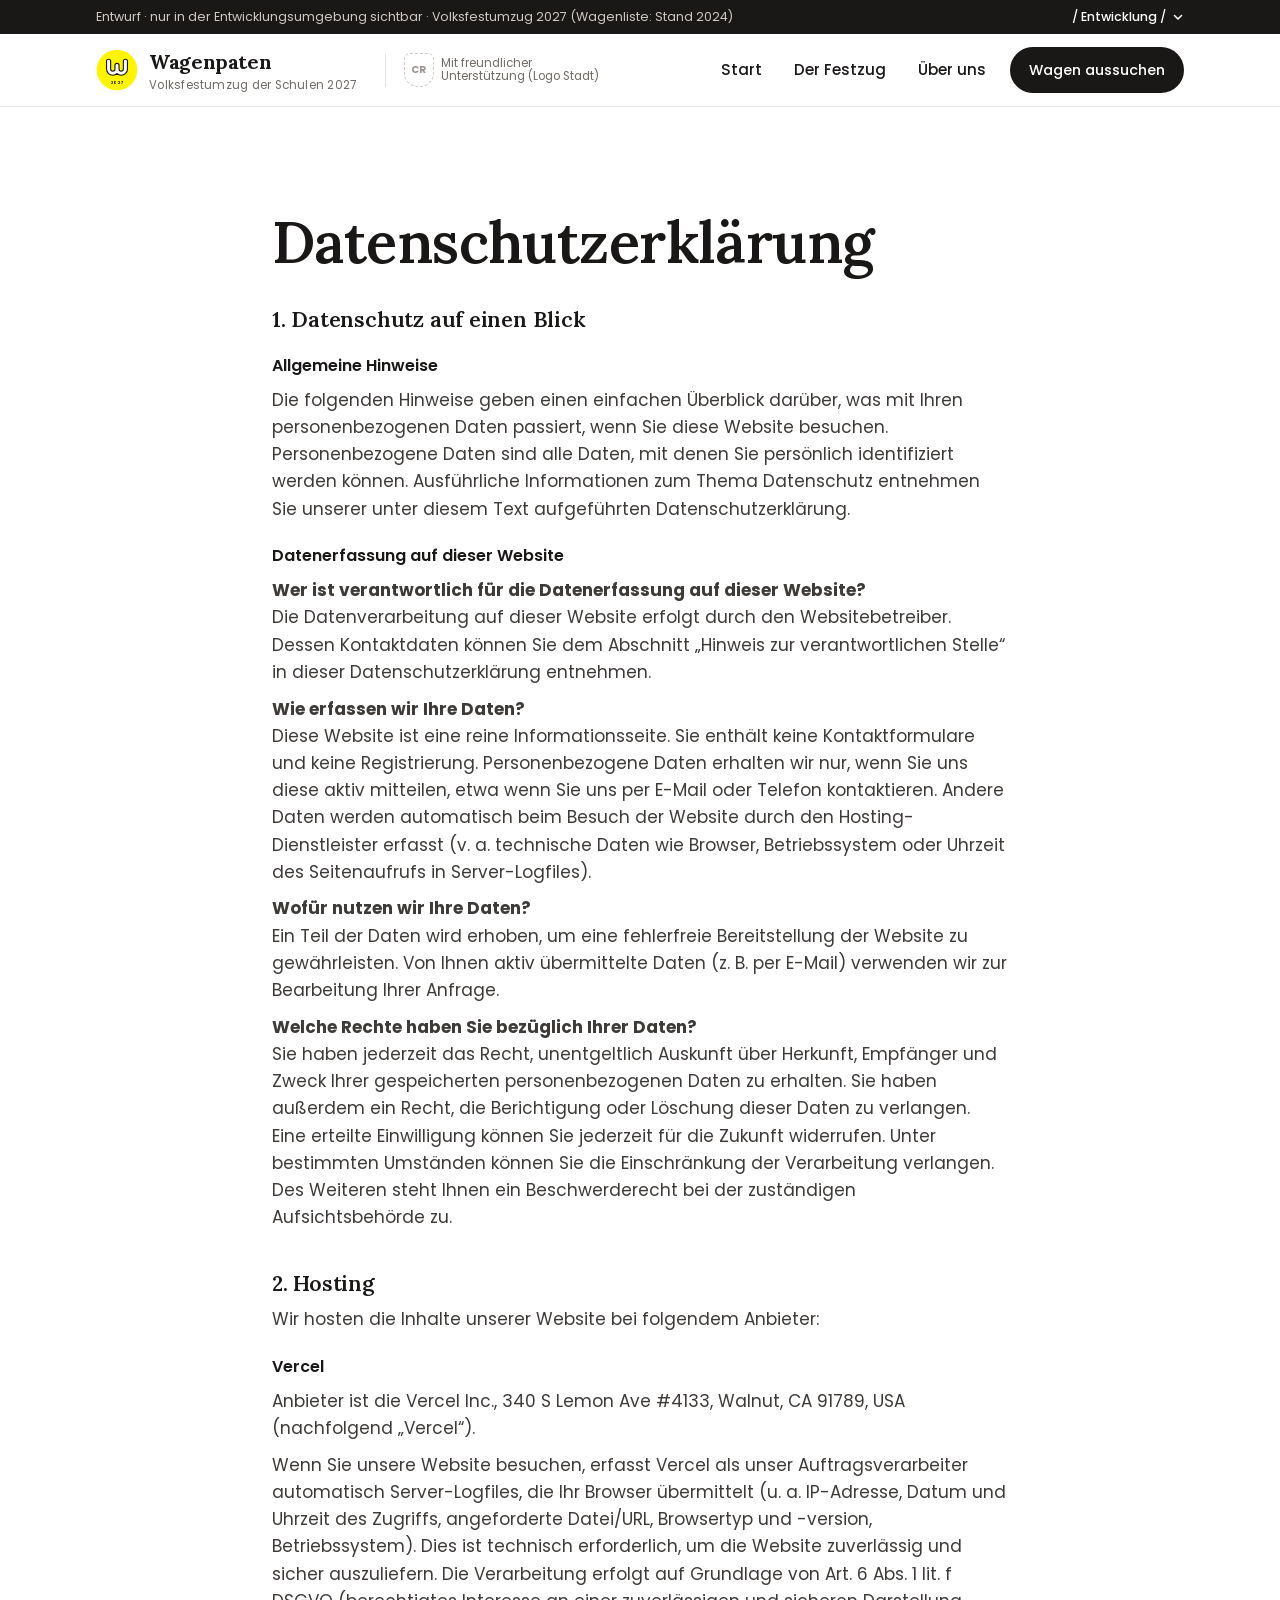
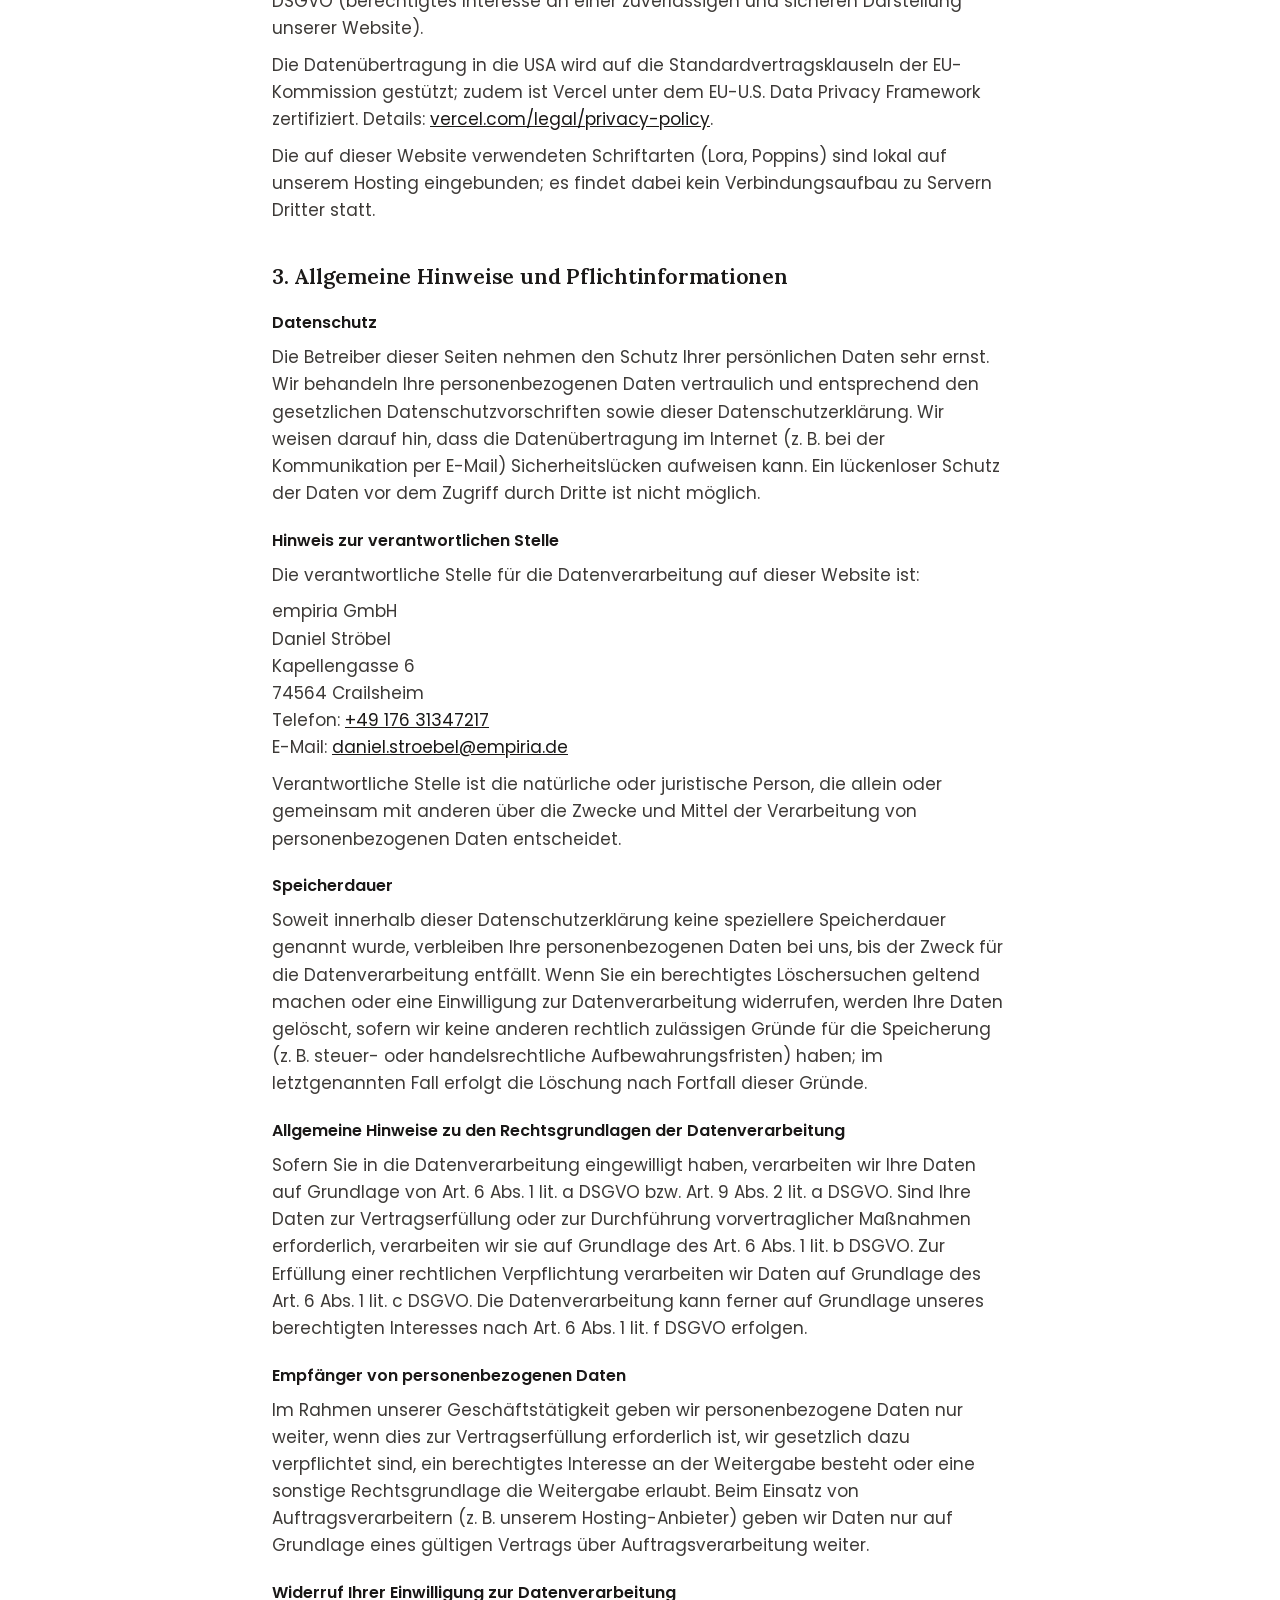
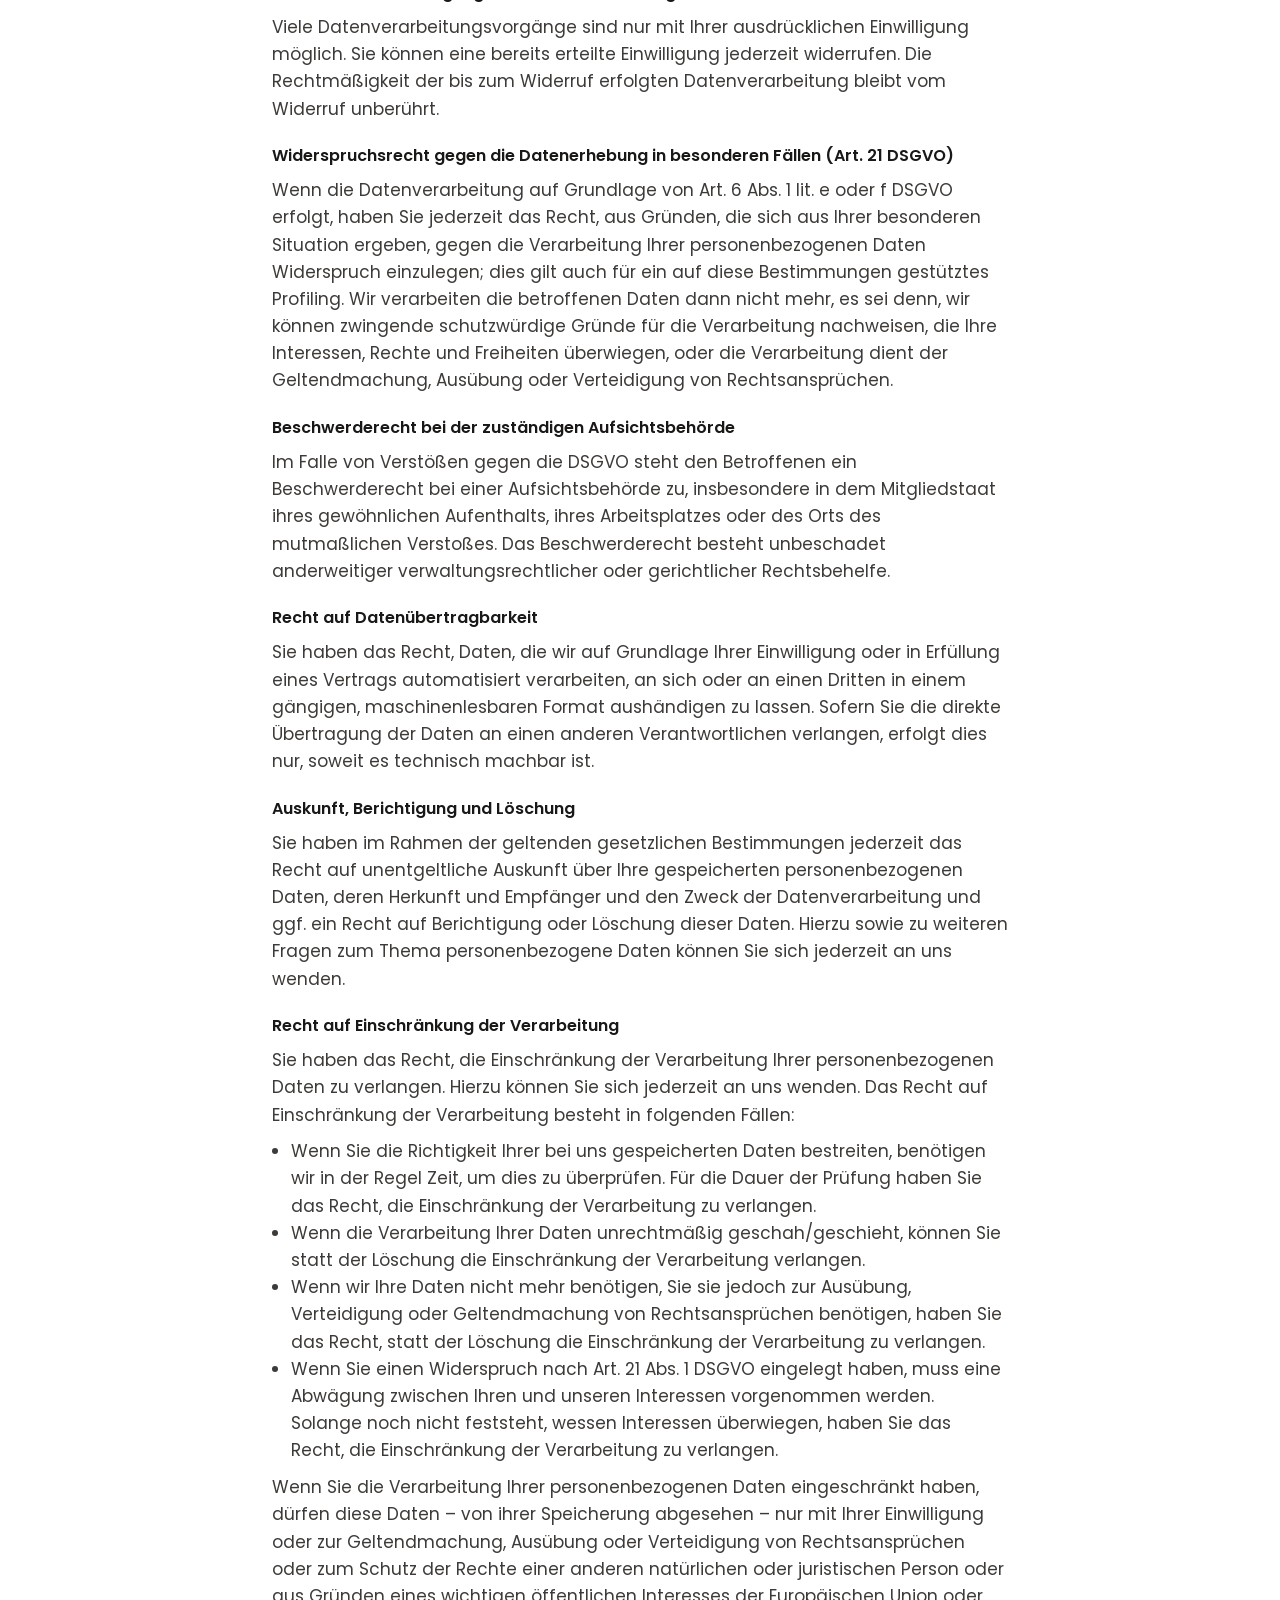
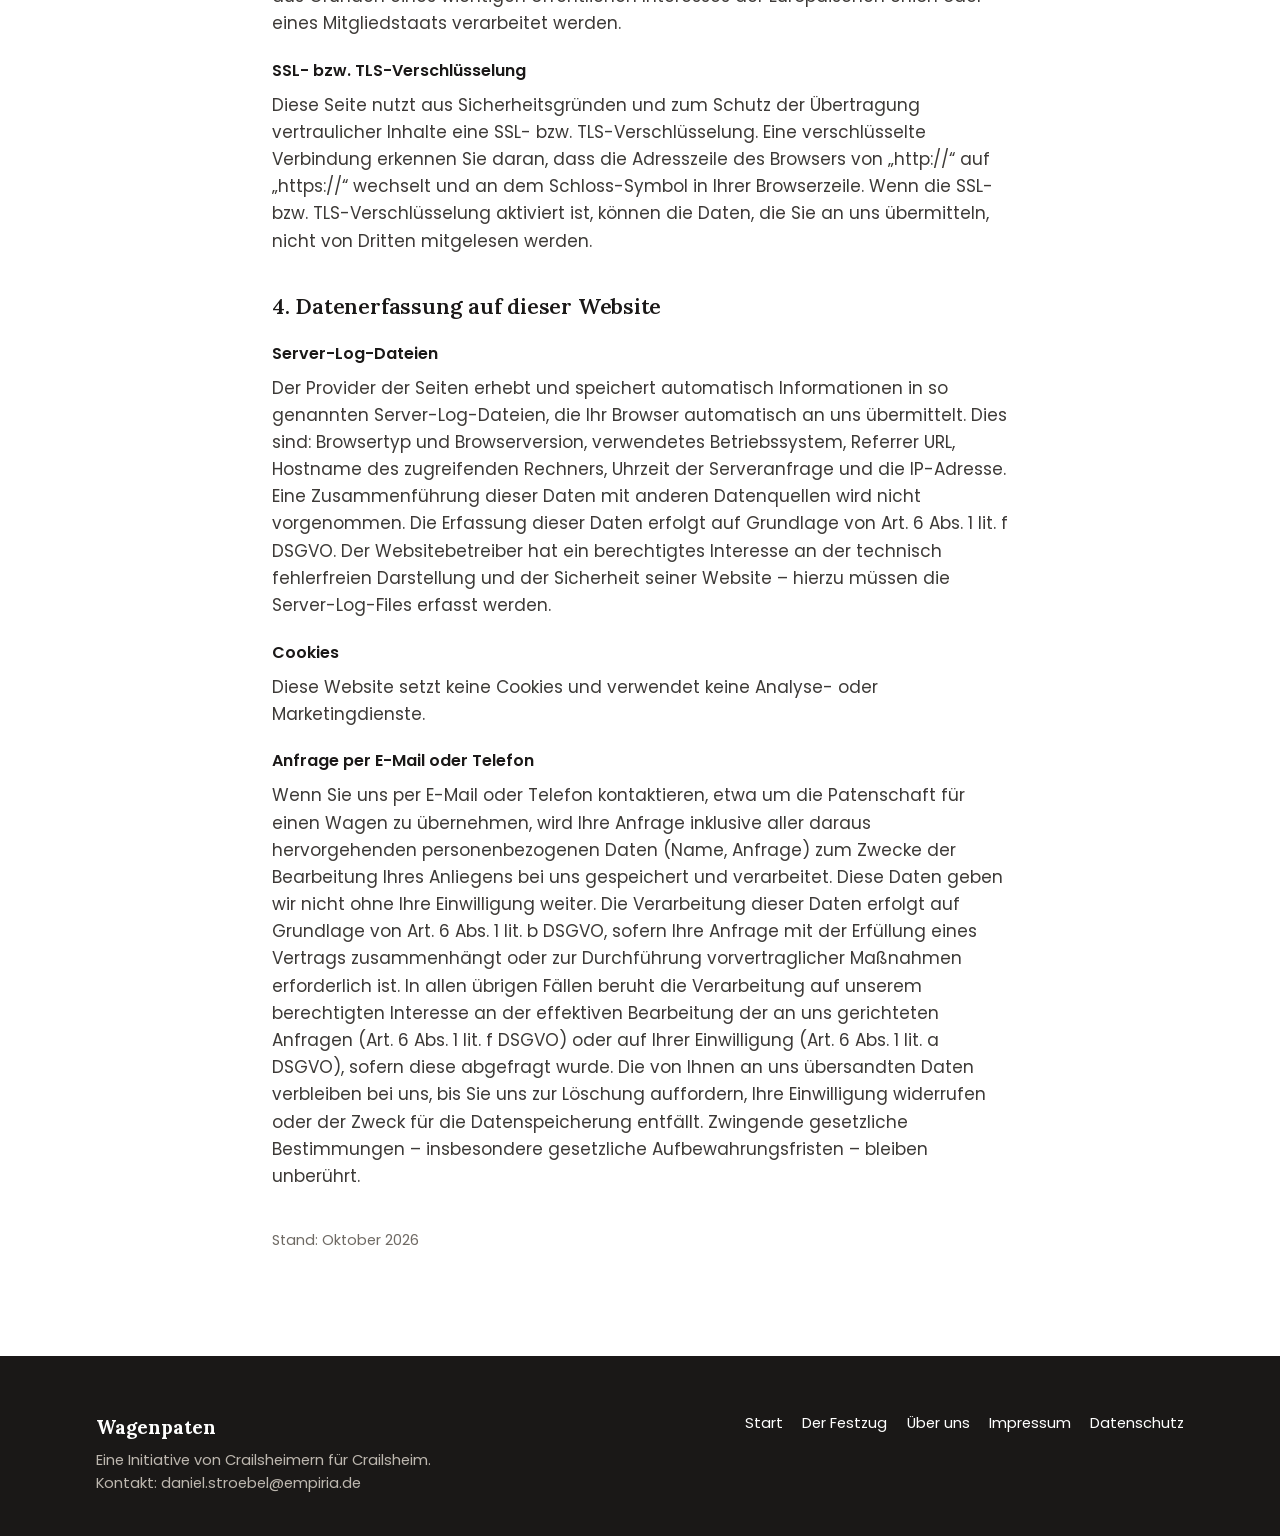
==== datenschutz.html @ 5e194063 "Wagenpaten aus dem empiria-Repo übernommen: Start, Festzug, Über uns, Vorstellung; Menü „/ Entwicklu" ====
<!doctype html>
<html lang="de">
<head>
<meta charset="utf-8">
<meta name="viewport" content="width=device-width, initial-scale=1">
<title>Datenschutz · Wagenpaten (Entwurf)</title>
<meta name="robots" content="noindex, nofollow">
<link rel="stylesheet" href="/assets/fonts/fonts.css">
<link rel="stylesheet" href="/assets/vofe.css">
<!-- ENTWICKLUNG:START -->
<link rel="stylesheet" href="/entwicklung/menu.css">
<!-- ENTWICKLUNG:END -->
</head>
<body>
<svg width="0" height="0" style="position:absolute" aria-hidden="true"><defs>
<symbol id="v-horaff" viewBox="0 0 120 120"><circle cx="60" cy="60" r="58" fill="#fff400"/>
 <g transform="translate(28 27)" fill="none" stroke-linecap="round" stroke-linejoin="round"><path d="M8 8v22a12 12 0 0 0 24 0V20M32 20v10a12 12 0 0 0 24 0V8" stroke="#1a1817" stroke-width="15"/><path d="M8 8v22a12 12 0 0 0 24 0V20M32 20v10a12 12 0 0 0 24 0V8" stroke="#fff" stroke-width="8.5"/></g>
 <text x="60" y="99" text-anchor="middle" font-family="Poppins, sans-serif" font-size="11" font-weight="700" letter-spacing="1.5" fill="#1a1817">2027</text></symbol>
<symbol id="v-herz" viewBox="-6 -10 252 252">
 <path d="M98 70C94 30 108 4 120 4s26 26 22 66" fill="none" stroke="#8a5428" stroke-width="12" stroke-linecap="round"/>
 <path d="M98 70C94 30 108 4 120 4s26 26 22 66" fill="none" stroke="#fff400" stroke-width="7" stroke-linecap="round"/>
 <path d="M120 214C60 170 14 128 14 80 14 46 40 22 72 22c22 0 38 12 48 28 10-16 26-28 48-28 32 0 58 24 58 58 0 48-46 90-106 134z" fill="rgba(110,64,28,.22)" transform="translate(0 6)"/>
 <path d="M120 214C60 170 14 128 14 80 14 46 40 22 72 22c22 0 38 12 48 28 10-16 26-28 48-28 32 0 58 24 58 58 0 48-46 90-106 134z" fill="#cf8c4e" stroke="#a9682f" stroke-width="3"/>
 <path d="M120 214C60 170 14 128 14 80 14 46 40 22 72 22c22 0 38 12 48 28 10-16 26-28 48-28 32 0 58 24 58 58 0 48-46 90-106 134z" fill="#dba06a" transform="translate(120 112) scale(0.9) translate(-120 -112)"/>
 <path d="M120 214C60 170 14 128 14 80 14 46 40 22 72 22c22 0 38 12 48 28 10-16 26-28 48-28 32 0 58 24 58 58 0 48-46 90-106 134z" fill="none" stroke="#fff" stroke-width="7.5" stroke-linecap="round" stroke-dasharray="0 1.5625" pathLength="100" transform="translate(120 112) scale(0.86) translate(-120 -112)"/>
 <path d="M120 214C60 170 14 128 14 80 14 46 40 22 72 22c22 0 38 12 48 28 10-16 26-28 48-28 32 0 58 24 58 58 0 48-46 90-106 134z" fill="none" stroke="#C51F5D" stroke-width="3.6" stroke-linecap="round" stroke-dasharray="0 2" pathLength="100" transform="translate(120 112) scale(0.76) translate(-120 -112)"/>
 <path transform="translate(52 82) rotate(-30)" d="M0 0c3-4 8-4 11 0-3 4-8 4-11 0z" fill="#fff"/><path transform="translate(48 70) rotate(40)" d="M0 0c3-4 8-4 11 0-3 4-8 4-11 0z" fill="#fff"/><g transform="translate(62 72)"><g fill="#C51F5D"><circle cx="0.0" cy="-6.3" r="3.6"/><circle cx="6.0" cy="-1.9" r="3.6"/><circle cx="3.7" cy="5.1" r="3.6"/><circle cx="-3.7" cy="5.1" r="3.6"/><circle cx="-6.0" cy="-1.9" r="3.6"/></g><circle r="2.7" fill="#fff400"/></g>
 <path transform="translate(188 82) rotate(210)" d="M0 0c3-4 8-4 11 0-3 4-8 4-11 0z" fill="#fff"/><path transform="translate(192 70) rotate(140)" d="M0 0c3-4 8-4 11 0-3 4-8 4-11 0z" fill="#fff"/><g transform="translate(178 72)"><g fill="#C51F5D"><circle cx="0.0" cy="-6.3" r="3.6"/><circle cx="6.0" cy="-1.9" r="3.6"/><circle cx="3.7" cy="5.1" r="3.6"/><circle cx="-3.7" cy="5.1" r="3.6"/><circle cx="-6.0" cy="-1.9" r="3.6"/></g><circle r="2.7" fill="#fff400"/></g>
 <g transform="translate(81.6 64) scale(1.2)" fill="none" stroke-linecap="round" stroke-linejoin="round"><path d="M8 8v22a12 12 0 0 0 24 0V20M32 20v10a12 12 0 0 0 24 0V8" stroke="#8a5428" stroke-width="13"/><path d="M8 8v22a12 12 0 0 0 24 0V20M32 20v10a12 12 0 0 0 24 0V8" stroke="#fff" stroke-width="8"/></g>
 <text x="120" y="153" text-anchor="middle" font-family="Lora, Georgia, serif" font-size="25" font-weight="700" letter-spacing="1" fill="#fff" stroke="#8a5428" stroke-width="4" paint-order="stroke" stroke-linejoin="round">2027</text>
 <path transform="translate(74 144) scale(.06) translate(-120 -118)" d="M120 214C60 170 14 128 14 80 14 46 40 22 72 22c22 0 38 12 48 28 10-16 26-28 48-28 32 0 58 24 58 58 0 48-46 90-106 134z" fill="#C51F5D"/><path transform="translate(166 144) scale(.06) translate(-120 -118)" d="M120 214C60 170 14 128 14 80 14 46 40 22 72 22c22 0 38 12 48 28 10-16 26-28 48-28 32 0 58 24 58 58 0 48-46 90-106 134z" fill="#C51F5D"/>
</symbol>
<symbol id="v-horaff-pur" viewBox="-2 -2 68 56"><g transform="" fill="none" stroke-linecap="round" stroke-linejoin="round"><path d="M8 8v22a12 12 0 0 0 24 0V20M32 20v10a12 12 0 0 0 24 0V8" stroke="#1a1817" stroke-width="15"/><path d="M8 8v22a12 12 0 0 0 24 0V20M32 20v10a12 12 0 0 0 24 0V8" stroke="#fff" stroke-width="8.5"/></g></symbol>
<symbol id="i-brezel" viewBox="0 0 24 24"><circle cx="15.5" cy="9" r="5.5" class="tupfer"/><path d="M12 20.2c-2 1-4.4 1-6.3-.2-2.8-1.8-3.6-5.6-1.8-8.7 1.7-3 5.6-4.6 7.6-2.4 1.6 1.8.9 4.6-.5 6.4"/><path d="M12 20.2c2 1 4.4 1 6.3-.2 2.8-1.8 3.6-5.6 1.8-8.7-1.7-3-5.6-4.6-7.6-2.4-1.6 1.8-.9 4.6.5 6.4"/><path d="m7 18.6 6.5-6.8M17 18.6l-6.5-6.8"/><path d="M8 6.2h.01M11 4.8h.01M14 5.3h.01" stroke-width="2.4"/></symbol>
<symbol id="i-riesenrad" viewBox="0 0 24 24"><circle cx="12" cy="10" r="7.5" class="tupfer"/><circle cx="12" cy="10" r="7"/><circle cx="12" cy="10" r="1.3"/><path d="M12 3v5.7M12 11.3V17M5 10h5.7M13.3 10H19M7 5l4 4M13 11l4 4M17 5l-4 4M11 11l-4 4"/><path d="m8 22 4-10.5L16 22M6.5 22h11"/><rect x="10.8" y="1.4" width="2.4" height="2" rx=".6"/><rect x="3.6" y="9" width="2" height="2.4" rx=".6"/><rect x="18.4" y="9" width="2" height="2.4" rx=".6"/></symbol>
<symbol id="i-ballon" viewBox="0 0 24 24"><path d="M12 15.5c3.4 0 6-3 6-6.6C18 5.3 15.3 2.5 12 2.5S6 5.3 6 8.9c0 3.6 2.6 6.6 6 6.6z" class="tupfer"/><path d="M12 15.5c3.4 0 6-3 6-6.6C18 5.3 15.3 2.5 12 2.5S6 5.3 6 8.9c0 3.6 2.6 6.6 6 6.6z"/><path d="m11 15.5-.7 1.5h3.4l-.7-1.5"/><path d="M12 17c-1.6 1.6 1.6 2.8 0 4.8"/><path d="M9 6.8c.5-1.2 1.4-1.9 2.4-2.1"/></symbol>
<symbol id="i-herz" viewBox="0 0 24 24"><path d="M12 20.5S3 15 3 8.8C3 6 5 4 7.5 4c1.9 0 3.5 1.1 4.5 2.7C13 5.1 14.6 4 16.5 4 19 4 21 6 21 8.8c0 6.2-9 11.7-9 11.7z" class="tupfer"/><path d="M12 20.5S3 15 3 8.8C3 6 5 4 7.5 4c1.9 0 3.5 1.1 4.5 2.7C13 5.1 14.6 4 16.5 4 19 4 21 6 21 8.8c0 6.2-9 11.7-9 11.7z"/><path d="M6.2 9.4c.9.9 1.8-.9 2.8 0s1.9-.9 2.9 0 1.9-.9 2.9 0 1.9-.9 2.8 0"/><path d="M9.5 12.6h5M10.5 15h3"/><path d="M8.5 4.3c1.5-3 5.5-3 7 0"/></symbol>
<symbol id="i-bonbon" viewBox="0 0 24 24"><ellipse cx="12" cy="12" rx="5" ry="3.8" class="tupfer"/><ellipse cx="12" cy="12" rx="5" ry="3.8"/><path d="M7.1 11 3 7.8v8.4l4.1-3.2M16.9 11 21 7.8v8.4l-4.1-3.2"/><path d="M10 9.2c.8 1.6.8 4 0 5.6M13.6 9.1c.8 1.7.8 4.1 0 5.8"/></symbol>
<symbol id="i-dirndl" viewBox="0 0 24 24"><path d="M9 3.5 8 8l-3.5 12.5h15L16 8l-1-4.5"/><path d="M8 8h8M9.3 3.5c.8 1.7 4.6 1.7 5.4 0"/><path d="M13.5 8.5 15 20.5" /><path d="M10 12.5h4"/></symbol>
<symbol id="i-lederhose" viewBox="0 0 24 24"><path d="M6.5 9h11l1 11.5h-5L12 14l-1.5 6.5h-5z"/><path d="M8 9 6.5 2.5M16 9l1.5-6.5M7.4 5.2h9.2"/><circle cx="9.3" cy="12" r=".6"/><circle cx="14.7" cy="12" r=".6"/></symbol>
<symbol id="i-wagen" viewBox="0 0 24 24"><path d="M3 15.5h15.5l1-6H5.5z" class="tupfer"/><path d="M3 15.5h15.5l1-6H5.5z"/><path d="M6 9.5 7.5 5.5h8l2 4M19.5 12.5H22"/><circle cx="7" cy="18" r="2.3"/><circle cx="16" cy="18" r="2.3"/><path d="M9.5 5.5 10.5 3l1.2 2.5L13 3l1.1 2.5"/></symbol>
<symbol id="i-engel" viewBox="0 0 24 24"><path d="M10.2 11.4C7.8 8 4 6.3 1.8 7c-.1 4.7 2.5 8.6 6.8 9.7zM13.8 11.4C16.2 8 20 6.3 22.2 7c.1 4.7-2.5 8.6-6.8 9.7z" class="tupfer"/><path d="M10.2 11.4C7.8 8 4 6.3 1.8 7c-.1 4.7 2.5 8.6 6.8 9.7M13.8 11.4C16.2 8 20 6.3 22.2 7c.1 4.7-2.5 8.6-6.8 9.7"/><path d="M4.8 10.3c.9 1.7 2.3 3 4 3.8M19.2 10.3c-.9 1.7-2.3 3-4 3.8"/><ellipse cx="12" cy="2.3" rx="3.2" ry="1"/><circle cx="12" cy="6.4" r="2.1"/><path d="M10.3 9.7h3.4l3.4 11.3H6.9z"/></symbol>
<symbol id="i-hand" viewBox="0 0 24 24"><circle cx="16" cy="8" r="5" class="tupfer"/><path d="M8 12V5.5a1.5 1.5 0 0 1 3 0V11M11 10.5V4a1.5 1.5 0 0 1 3 0v6.5M14 10.5V5.5a1.5 1.5 0 0 1 3 0V13c0 4.4-2.7 8-7 8-3.2 0-4.8-1.6-6.4-4.8L2.4 13.6a1.5 1.5 0 0 1 2.5-1.6L8 15"/></symbol>
<symbol id="i-sonne" viewBox="0 0 24 24"><circle cx="12" cy="12" r="5.5" class="tupfer"/><circle cx="12" cy="12" r="4"/><path d="M12 2.5v2M12 19.5v2M4.6 4.6l1.4 1.4M18 18l1.4 1.4M2.5 12h2M19.5 12h2M4.6 19.4 6 18M18 6l1.4-1.4"/><path d="M10.4 12.6c.9.9 2.3.9 3.2 0"/></symbol>
<symbol id="i-handy" viewBox="0 0 24 24"><rect x="6.5" y="2.5" width="11" height="19" rx="2.2" class="tupfer"/><rect x="6.5" y="2.5" width="11" height="19" rx="2.2"/><path d="M10.5 5h3M9.5 10.8l1.8 1.8 3.4-3.4"/><path d="M11 18.5h2"/></symbol>
<symbol id="i-gespraech" viewBox="0 0 24 24"><path d="M3 5.5A2.5 2.5 0 0 1 5.5 3h8A2.5 2.5 0 0 1 16 5.5v4a2.5 2.5 0 0 1-2.5 2.5H8.5L5 15v-3h.5A2.5 2.5 0 0 1 3 9.5z" class="tupfer"/><path d="M3 5.5A2.5 2.5 0 0 1 5.5 3h8A2.5 2.5 0 0 1 16 5.5v4a2.5 2.5 0 0 1-2.5 2.5H8.5L5 15v-3.1A2.5 2.5 0 0 1 3 9.5z"/><path d="M18.5 8.5A2.5 2.5 0 0 1 21 11v4a2.5 2.5 0 0 1-2.5 2.5H19v3l-3.5-3H11a2.5 2.5 0 0 1-2.5-2.5"/><path d="M7 7.5h5"/></symbol>
<symbol id="i-pfeil" viewBox="0 0 24 24"><path d="m6 9 6 6 6-6"/></symbol>
<symbol id="i-weiter" viewBox="0 0 24 24"><path d="M5 12h14M13 6l6 6-6 6"/></symbol>
<symbol id="i-regen" viewBox="0 0 24 24"><path d="M7 16.5h10.5a4 4 0 0 0 .6-8 6 6 0 0 0-11.6 1A3.5 3.5 0 0 0 7 16.5z" class="tupfer"/><path d="M7 16.5h10.5a4 4 0 0 0 .6-8 6 6 0 0 0-11.6 1A3.5 3.5 0 0 0 7 16.5z"/><path d="M9 19.5l-.8 2M13 19.5l-.8 2M17 19.5l-.8 2"/></symbol>
</defs></svg>
<!-- ENTWICKLUNG:START -->
<div class="dev"><div class="wrap"><span>Entwurf · nur in der Entwicklungsumgebung sichtbar · Volksfestumzug 2027 (Wagenliste: Stand 2024)</span></div></div>
<!-- ENTWICKLUNG:END -->
<header class="kopf"><div class="wrap">
<a class="marke" href="/"><svg class="marke__zeichen" aria-hidden="true"><use href="#v-horaff"/></svg><span><b>Wagenpaten</b><small>Volksfestumzug der Schulen 2027</small></span></a>
<div class="stadtlogo" title="Platzhalter – Nutzung des Stadtlogos vor Veröffentlichung mit der Stadt klären"><span>CR</span>Mit freundlicher<br>Unterstützung (Logo Stadt)</div>
<nav class="nav" aria-label="Seiten"><a href="/">Start</a><a href="/festzug.html">Der Festzug</a><a href="/ueber-uns.html">Über uns</a><a class="knopf" href="/festzug.html">Wagen aussuchen</a></nav></div></header>
<main>
<section class="sek recht"><div class="wrap">
<h1 class="h2">Datenschutz&shy;erklärung</h1>

<h2>1. Datenschutz auf einen Blick</h2>
<h3>Allgemeine Hinweise</h3>
<p>Die folgenden Hinweise geben einen einfachen Überblick darüber, was mit Ihren personenbezogenen Daten passiert, wenn Sie diese Website besuchen. Personenbezogene Daten sind alle Daten, mit denen Sie persönlich identifiziert werden können. Ausführliche Informationen zum Thema Datenschutz entnehmen Sie unserer unter diesem Text aufgeführten Datenschutzerklärung.</p>
<h3>Datenerfassung auf dieser Website</h3>
<p><strong>Wer ist verantwortlich für die Datenerfassung auf dieser Website?</strong><br>Die Datenverarbeitung auf dieser Website erfolgt durch den Websitebetreiber. Dessen Kontaktdaten können Sie dem Abschnitt „Hinweis zur verantwortlichen Stelle“ in dieser Datenschutzerklärung entnehmen.</p>
<p><strong>Wie erfassen wir Ihre Daten?</strong><br>Diese Website ist eine reine Informationsseite. Sie enthält keine Kontaktformulare und keine Registrierung. Personenbezogene Daten erhalten wir nur, wenn Sie uns diese aktiv mitteilen, etwa wenn Sie uns per E-Mail oder Telefon kontaktieren. Andere Daten werden automatisch beim Besuch der Website durch den Hosting-Dienstleister erfasst (v. a. technische Daten wie Browser, Betriebssystem oder Uhrzeit des Seitenaufrufs in Server-Logfiles).</p>
<p><strong>Wofür nutzen wir Ihre Daten?</strong><br>Ein Teil der Daten wird erhoben, um eine fehlerfreie Bereitstellung der Website zu gewährleisten. Von Ihnen aktiv übermittelte Daten (z. B. per E-Mail) verwenden wir zur Bearbeitung Ihrer Anfrage.</p>
<p><strong>Welche Rechte haben Sie bezüglich Ihrer Daten?</strong><br>Sie haben jederzeit das Recht, unentgeltlich Auskunft über Herkunft, Empfänger und Zweck Ihrer gespeicherten personenbezogenen Daten zu erhalten. Sie haben außerdem ein Recht, die Berichtigung oder Löschung dieser Daten zu verlangen. Eine erteilte Einwilligung können Sie jederzeit für die Zukunft widerrufen. Unter bestimmten Umständen können Sie die Einschränkung der Verarbeitung verlangen. Des Weiteren steht Ihnen ein Beschwerderecht bei der zuständigen Aufsichtsbehörde zu.</p>

<h2>2. Hosting</h2>
<p>Wir hosten die Inhalte unserer Website bei folgendem Anbieter:</p>
<h3>Vercel</h3>
<p>Anbieter ist die Vercel Inc., 340 S Lemon Ave #4133, Walnut, CA 91789, USA (nachfolgend „Vercel“).</p>
<p>Wenn Sie unsere Website besuchen, erfasst Vercel als unser Auftragsverarbeiter automatisch Server-Logfiles, die Ihr Browser übermittelt (u. a. IP-Adresse, Datum und Uhrzeit des Zugriffs, angeforderte Datei/URL, Browsertyp und -version, Betriebssystem). Dies ist technisch erforderlich, um die Website zuverlässig und sicher auszuliefern. Die Verarbeitung erfolgt auf Grundlage von Art. 6 Abs. 1 lit. f DSGVO (berechtigtes Interesse an einer zuverlässigen und sicheren Darstellung unserer Website).</p>
<p>Die Datenübertragung in die USA wird auf die Standardvertragsklauseln der EU-Kommission gestützt; zudem ist Vercel unter dem EU-U.S. Data Privacy Framework zertifiziert. Details: <a href="https://vercel.com/legal/privacy-policy" target="_blank" rel="noopener">vercel.com/legal/privacy-policy</a>.</p>
<p>Die auf dieser Website verwendeten Schriftarten (Lora, Poppins) sind lokal auf unserem Hosting eingebunden; es findet dabei kein Verbindungsaufbau zu Servern Dritter statt.</p>

<h2>3. Allgemeine Hinweise und Pflicht&shy;informationen</h2>
<h3>Datenschutz</h3>
<p>Die Betreiber dieser Seiten nehmen den Schutz Ihrer persönlichen Daten sehr ernst. Wir behandeln Ihre personenbezogenen Daten vertraulich und entsprechend den gesetzlichen Datenschutzvorschriften sowie dieser Datenschutzerklärung. Wir weisen darauf hin, dass die Datenübertragung im Internet (z. B. bei der Kommunikation per E-Mail) Sicherheitslücken aufweisen kann. Ein lückenloser Schutz der Daten vor dem Zugriff durch Dritte ist nicht möglich.</p>
<h3>Hinweis zur verantwortlichen Stelle</h3>
<p>Die verantwortliche Stelle für die Datenverarbeitung auf dieser Website ist:</p>
<address>empiria GmbH<br>
Daniel Ströbel<br>
Kapellengasse 6<br>
74564 Crailsheim<br>
Telefon: <a href="tel:+4917631347217">+49 176 31347217</a><br>
E-Mail: <a href="mailto:daniel.stroebel@empiria.de">daniel.stroebel@empiria.de</a></address>
<p>Verantwortliche Stelle ist die natürliche oder juristische Person, die allein oder gemeinsam mit anderen über die Zwecke und Mittel der Verarbeitung von personenbezogenen Daten entscheidet.</p>
<h3>Speicherdauer</h3>
<p>Soweit innerhalb dieser Datenschutzerklärung keine speziellere Speicherdauer genannt wurde, verbleiben Ihre personenbezogenen Daten bei uns, bis der Zweck für die Datenverarbeitung entfällt. Wenn Sie ein berechtigtes Löschersuchen geltend machen oder eine Einwilligung zur Datenverarbeitung widerrufen, werden Ihre Daten gelöscht, sofern wir keine anderen rechtlich zulässigen Gründe für die Speicherung (z. B. steuer- oder handelsrechtliche Aufbewahrungsfristen) haben; im letztgenannten Fall erfolgt die Löschung nach Fortfall dieser Gründe.</p>
<h3>Allgemeine Hinweise zu den Rechtsgrundlagen der Datenverarbeitung</h3>
<p>Sofern Sie in die Datenverarbeitung eingewilligt haben, verarbeiten wir Ihre Daten auf Grundlage von Art. 6 Abs. 1 lit. a DSGVO bzw. Art. 9 Abs. 2 lit. a DSGVO. Sind Ihre Daten zur Vertragserfüllung oder zur Durchführung vorvertraglicher Maßnahmen erforderlich, verarbeiten wir sie auf Grundlage des Art. 6 Abs. 1 lit. b DSGVO. Zur Erfüllung einer rechtlichen Verpflichtung verarbeiten wir Daten auf Grundlage des Art. 6 Abs. 1 lit. c DSGVO. Die Datenverarbeitung kann ferner auf Grundlage unseres berechtigten Interesses nach Art. 6 Abs. 1 lit. f DSGVO erfolgen.</p>
<h3>Empfänger von personenbezogenen Daten</h3>
<p>Im Rahmen unserer Geschäftstätigkeit geben wir personenbezogene Daten nur weiter, wenn dies zur Vertragserfüllung erforderlich ist, wir gesetzlich dazu verpflichtet sind, ein berechtigtes Interesse an der Weitergabe besteht oder eine sonstige Rechtsgrundlage die Weitergabe erlaubt. Beim Einsatz von Auftragsverarbeitern (z. B. unserem Hosting-Anbieter) geben wir Daten nur auf Grundlage eines gültigen Vertrags über Auftragsverarbeitung weiter.</p>
<h3>Widerruf Ihrer Einwilligung zur Datenverarbeitung</h3>
<p>Viele Datenverarbeitungsvorgänge sind nur mit Ihrer ausdrücklichen Einwilligung möglich. Sie können eine bereits erteilte Einwilligung jederzeit widerrufen. Die Rechtmäßigkeit der bis zum Widerruf erfolgten Datenverarbeitung bleibt vom Widerruf unberührt.</p>
<h3>Widerspruchsrecht gegen die Datenerhebung in besonderen Fällen (Art. 21 DSGVO)</h3>
<p>Wenn die Datenverarbeitung auf Grundlage von Art. 6 Abs. 1 lit. e oder f DSGVO erfolgt, haben Sie jederzeit das Recht, aus Gründen, die sich aus Ihrer besonderen Situation ergeben, gegen die Verarbeitung Ihrer personenbezogenen Daten Widerspruch einzulegen; dies gilt auch für ein auf diese Bestimmungen gestütztes Profiling. Wir verarbeiten die betroffenen Daten dann nicht mehr, es sei denn, wir können zwingende schutzwürdige Gründe für die Verarbeitung nachweisen, die Ihre Interessen, Rechte und Freiheiten überwiegen, oder die Verarbeitung dient der Geltendmachung, Ausübung oder Verteidigung von Rechtsansprüchen.</p>
<h3>Beschwerderecht bei der zuständigen Aufsichtsbehörde</h3>
<p>Im Falle von Verstößen gegen die DSGVO steht den Betroffenen ein Beschwerderecht bei einer Aufsichtsbehörde zu, insbesondere in dem Mitgliedstaat ihres gewöhnlichen Aufenthalts, ihres Arbeitsplatzes oder des Orts des mutmaßlichen Verstoßes. Das Beschwerderecht besteht unbeschadet anderweitiger verwaltungsrechtlicher oder gerichtlicher Rechtsbehelfe.</p>
<h3>Recht auf Datenübertragbarkeit</h3>
<p>Sie haben das Recht, Daten, die wir auf Grundlage Ihrer Einwilligung oder in Erfüllung eines Vertrags automatisiert verarbeiten, an sich oder an einen Dritten in einem gängigen, maschinenlesbaren Format aushändigen zu lassen. Sofern Sie die direkte Übertragung der Daten an einen anderen Verantwortlichen verlangen, erfolgt dies nur, soweit es technisch machbar ist.</p>
<h3>Auskunft, Berichtigung und Löschung</h3>
<p>Sie haben im Rahmen der geltenden gesetzlichen Bestimmungen jederzeit das Recht auf unentgeltliche Auskunft über Ihre gespeicherten personenbezogenen Daten, deren Herkunft und Empfänger und den Zweck der Datenverarbeitung und ggf. ein Recht auf Berichtigung oder Löschung dieser Daten. Hierzu sowie zu weiteren Fragen zum Thema personenbezogene Daten können Sie sich jederzeit an uns wenden.</p>
<h3>Recht auf Einschränkung der Verarbeitung</h3>
<p>Sie haben das Recht, die Einschränkung der Verarbeitung Ihrer personenbezogenen Daten zu verlangen. Hierzu können Sie sich jederzeit an uns wenden. Das Recht auf Einschränkung der Verarbeitung besteht in folgenden Fällen:</p>
<ul>
<li>Wenn Sie die Richtigkeit Ihrer bei uns gespeicherten Daten bestreiten, benötigen wir in der Regel Zeit, um dies zu überprüfen. Für die Dauer der Prüfung haben Sie das Recht, die Einschränkung der Verarbeitung zu verlangen.</li>
<li>Wenn die Verarbeitung Ihrer Daten unrechtmäßig geschah/geschieht, können Sie statt der Löschung die Einschränkung der Verarbeitung verlangen.</li>
<li>Wenn wir Ihre Daten nicht mehr benötigen, Sie sie jedoch zur Ausübung, Verteidigung oder Geltendmachung von Rechtsansprüchen benötigen, haben Sie das Recht, statt der Löschung die Einschränkung der Verarbeitung zu verlangen.</li>
<li>Wenn Sie einen Widerspruch nach Art. 21 Abs. 1 DSGVO eingelegt haben, muss eine Abwägung zwischen Ihren und unseren Interessen vorgenommen werden. Solange noch nicht feststeht, wessen Interessen überwiegen, haben Sie das Recht, die Einschränkung der Verarbeitung zu verlangen.</li>
</ul>
<p>Wenn Sie die Verarbeitung Ihrer personenbezogenen Daten eingeschränkt haben, dürfen diese Daten – von ihrer Speicherung abgesehen – nur mit Ihrer Einwilligung oder zur Geltendmachung, Ausübung oder Verteidigung von Rechtsansprüchen oder zum Schutz der Rechte einer anderen natürlichen oder juristischen Person oder aus Gründen eines wichtigen öffentlichen Interesses der Europäischen Union oder eines Mitgliedstaats verarbeitet werden.</p>
<h3>SSL- bzw. TLS-Verschlüsselung</h3>
<p>Diese Seite nutzt aus Sicherheitsgründen und zum Schutz der Übertragung vertraulicher Inhalte eine SSL- bzw. TLS-Verschlüsselung. Eine verschlüsselte Verbindung erkennen Sie daran, dass die Adresszeile des Browsers von „http://“ auf „https://“ wechselt und an dem Schloss-Symbol in Ihrer Browserzeile. Wenn die SSL- bzw. TLS-Verschlüsselung aktiviert ist, können die Daten, die Sie an uns übermitteln, nicht von Dritten mitgelesen werden.</p>

<h2>4. Datenerfassung auf dieser Website</h2>
<h3>Server-Log-Dateien</h3>
<p>Der Provider der Seiten erhebt und speichert automatisch Informationen in so genannten Server-Log-Dateien, die Ihr Browser automatisch an uns übermittelt. Dies sind: Browsertyp und Browserversion, verwendetes Betriebssystem, Referrer URL, Hostname des zugreifenden Rechners, Uhrzeit der Serveranfrage und die IP-Adresse. Eine Zusammenführung dieser Daten mit anderen Datenquellen wird nicht vorgenommen. Die Erfassung dieser Daten erfolgt auf Grundlage von Art. 6 Abs. 1 lit. f DSGVO. Der Websitebetreiber hat ein berechtigtes Interesse an der technisch fehlerfreien Darstellung und der Sicherheit seiner Website – hierzu müssen die Server-Log-Files erfasst werden.</p>
<h3>Cookies</h3>
<p>Diese Website setzt keine Cookies und verwendet keine Analyse- oder Marketingdienste.</p>
<h3>Anfrage per E-Mail oder Telefon</h3>
<p>Wenn Sie uns per E-Mail oder Telefon kontaktieren, etwa um die Patenschaft für einen Wagen zu übernehmen, wird Ihre Anfrage inklusive aller daraus hervorgehenden personenbezogenen Daten (Name, Anfrage) zum Zwecke der Bearbeitung Ihres Anliegens bei uns gespeichert und verarbeitet. Diese Daten geben wir nicht ohne Ihre Einwilligung weiter. Die Verarbeitung dieser Daten erfolgt auf Grundlage von Art. 6 Abs. 1 lit. b DSGVO, sofern Ihre Anfrage mit der Erfüllung eines Vertrags zusammenhängt oder zur Durchführung vorvertraglicher Maßnahmen erforderlich ist. In allen übrigen Fällen beruht die Verarbeitung auf unserem berechtigten Interesse an der effektiven Bearbeitung der an uns gerichteten Anfragen (Art. 6 Abs. 1 lit. f DSGVO) oder auf Ihrer Einwilligung (Art. 6 Abs. 1 lit. a DSGVO), sofern diese abgefragt wurde. Die von Ihnen an uns übersandten Daten verbleiben bei uns, bis Sie uns zur Löschung auffordern, Ihre Einwilligung widerrufen oder der Zweck für die Datenspeicherung entfällt. Zwingende gesetzliche Bestimmungen – insbesondere gesetzliche Aufbewahrungsfristen – bleiben unberührt.</p>

<p class="recht__stand">Stand: Oktober 2026</p>
</div></section>
</main>
<footer class="fuss"><div class="wrap">
<div><b>Wagenpaten</b><p style="margin-top:.4rem">Eine Initiative von Crailsheimern für Crailsheim.<br>Kontakt: daniel.stroebel@empiria.de</p></div>
<nav><a href="/">Start</a><a href="/festzug.html">Der Festzug</a><a href="/ueber-uns.html">Über uns</a><a href="/impressum.html">Impressum</a><a href="/datenschutz.html">Datenschutz</a></nav>
</div></footer>
<script src="/assets/vofe.js"></script>
<!-- ENTWICKLUNG:START -->
<script src="/entwicklung/menu.js"></script>
<!-- ENTWICKLUNG:END -->
</body>
</html>
---- assets/fonts/fonts.css ----
/* latin-ext */
@font-face {
  font-family: 'Lora';
  font-style: italic;
  font-weight: 400;
  font-display: swap;
  src: url(./lora-400-italic-latin-ext.woff2) format('woff2');
  unicode-range: U+0100-02BA, U+02BD-02C5, U+02C7-02CC, U+02CE-02D7, U+02DD-02FF, U+0304, U+0308, U+0329, U+1D00-1DBF, U+1E00-1E9F, U+1EF2-1EFF, U+2020, U+20A0-20AB, U+20AD-20C0, U+2113, U+2C60-2C7F, U+A720-A7FF;
}
/* latin */
@font-face {
  font-family: 'Lora';
  font-style: italic;
  font-weight: 400;
  font-display: swap;
  src: url(./lora-400-italic-latin.woff2) format('woff2');
  unicode-range: U+0000-00FF, U+0131, U+0152-0153, U+02BB-02BC, U+02C6, U+02DA, U+02DC, U+0304, U+0308, U+0329, U+2000-206F, U+20AC, U+2122, U+2191, U+2193, U+2212, U+2215, U+FEFF, U+FFFD;
}
/* latin-ext */
@font-face {
  font-family: 'Lora';
  font-style: italic;
  font-weight: 500;
  font-display: swap;
  src: url(./lora-500-italic-latin-ext.woff2) format('woff2');
  unicode-range: U+0100-02BA, U+02BD-02C5, U+02C7-02CC, U+02CE-02D7, U+02DD-02FF, U+0304, U+0308, U+0329, U+1D00-1DBF, U+1E00-1E9F, U+1EF2-1EFF, U+2020, U+20A0-20AB, U+20AD-20C0, U+2113, U+2C60-2C7F, U+A720-A7FF;
}
/* latin */
@font-face {
  font-family: 'Lora';
  font-style: italic;
  font-weight: 500;
  font-display: swap;
  src: url(./lora-500-italic-latin.woff2) format('woff2');
  unicode-range: U+0000-00FF, U+0131, U+0152-0153, U+02BB-02BC, U+02C6, U+02DA, U+02DC, U+0304, U+0308, U+0329, U+2000-206F, U+20AC, U+2122, U+2191, U+2193, U+2212, U+2215, U+FEFF, U+FFFD;
}
/* latin-ext */
@font-face {
  font-family: 'Lora';
  font-style: normal;
  font-weight: 400;
  font-display: swap;
  src: url(./lora-400-normal-latin-ext.woff2) format('woff2');
  unicode-range: U+0100-02BA, U+02BD-02C5, U+02C7-02CC, U+02CE-02D7, U+02DD-02FF, U+0304, U+0308, U+0329, U+1D00-1DBF, U+1E00-1E9F, U+1EF2-1EFF, U+2020, U+20A0-20AB, U+20AD-20C0, U+2113, U+2C60-2C7F, U+A720-A7FF;
}
/* latin */
@font-face {
  font-family: 'Lora';
  font-style: normal;
  font-weight: 400;
  font-display: swap;
  src: url(./lora-400-normal-latin.woff2) format('woff2');
  unicode-range: U+0000-00FF, U+0131, U+0152-0153, U+02BB-02BC, U+02C6, U+02DA, U+02DC, U+0304, U+0308, U+0329, U+2000-206F, U+20AC, U+2122, U+2191, U+2193, U+2212, U+2215, U+FEFF, U+FFFD;
}
/* latin-ext */
@font-face {
  font-family: 'Lora';
  font-style: normal;
  font-weight: 500;
  font-display: swap;
  src: url(./lora-500-normal-latin-ext.woff2) format('woff2');
  unicode-range: U+0100-02BA, U+02BD-02C5, U+02C7-02CC, U+02CE-02D7, U+02DD-02FF, U+0304, U+0308, U+0329, U+1D00-1DBF, U+1E00-1E9F, U+1EF2-1EFF, U+2020, U+20A0-20AB, U+20AD-20C0, U+2113, U+2C60-2C7F, U+A720-A7FF;
}
/* latin */
@font-face {
  font-family: 'Lora';
  font-style: normal;
  font-weight: 500;
  font-display: swap;
  src: url(./lora-500-normal-latin.woff2) format('woff2');
  unicode-range: U+0000-00FF, U+0131, U+0152-0153, U+02BB-02BC, U+02C6, U+02DA, U+02DC, U+0304, U+0308, U+0329, U+2000-206F, U+20AC, U+2122, U+2191, U+2193, U+2212, U+2215, U+FEFF, U+FFFD;
}
/* latin-ext */
@font-face {
  font-family: 'Lora';
  font-style: normal;
  font-weight: 600;
  font-display: swap;
  src: url(./lora-600-normal-latin-ext.woff2) format('woff2');
  unicode-range: U+0100-02BA, U+02BD-02C5, U+02C7-02CC, U+02CE-02D7, U+02DD-02FF, U+0304, U+0308, U+0329, U+1D00-1DBF, U+1E00-1E9F, U+1EF2-1EFF, U+2020, U+20A0-20AB, U+20AD-20C0, U+2113, U+2C60-2C7F, U+A720-A7FF;
}
/* latin */
@font-face {
  font-family: 'Lora';
  font-style: normal;
  font-weight: 600;
  font-display: swap;
  src: url(./lora-600-normal-latin.woff2) format('woff2');
  unicode-range: U+0000-00FF, U+0131, U+0152-0153, U+02BB-02BC, U+02C6, U+02DA, U+02DC, U+0304, U+0308, U+0329, U+2000-206F, U+20AC, U+2122, U+2191, U+2193, U+2212, U+2215, U+FEFF, U+FFFD;
}
/* latin-ext */
@font-face {
  font-family: 'Lora';
  font-style: normal;
  font-weight: 700;
  font-display: swap;
  src: url(./lora-700-normal-latin-ext.woff2) format('woff2');
  unicode-range: U+0100-02BA, U+02BD-02C5, U+02C7-02CC, U+02CE-02D7, U+02DD-02FF, U+0304, U+0308, U+0329, U+1D00-1DBF, U+1E00-1E9F, U+1EF2-1EFF, U+2020, U+20A0-20AB, U+20AD-20C0, U+2113, U+2C60-2C7F, U+A720-A7FF;
}
/* latin */
@font-face {
  font-family: 'Lora';
  font-style: normal;
  font-weight: 700;
  font-display: swap;
  src: url(./lora-700-normal-latin.woff2) format('woff2');
  unicode-range: U+0000-00FF, U+0131, U+0152-0153, U+02BB-02BC, U+02C6, U+02DA, U+02DC, U+0304, U+0308, U+0329, U+2000-206F, U+20AC, U+2122, U+2191, U+2193, U+2212, U+2215, U+FEFF, U+FFFD;
}
/* latin-ext */
@font-face {
  font-family: 'Poppins';
  font-style: italic;
  font-weight: 400;
  font-display: swap;
  src: url(./poppins-400-italic-latin-ext.woff2) format('woff2');
  unicode-range: U+0100-02BA, U+02BD-02C5, U+02C7-02CC, U+02CE-02D7, U+02DD-02FF, U+0304, U+0308, U+0329, U+1D00-1DBF, U+1E00-1E9F, U+1EF2-1EFF, U+2020, U+20A0-20AB, U+20AD-20C0, U+2113, U+2C60-2C7F, U+A720-A7FF;
}
/* latin */
@font-face {
  font-family: 'Poppins';
  font-style: italic;
  font-weight: 400;
  font-display: swap;
  src: url(./poppins-400-italic-latin.woff2) format('woff2');
  unicode-range: U+0000-00FF, U+0131, U+0152-0153, U+02BB-02BC, U+02C6, U+02DA, U+02DC, U+0304, U+0308, U+0329, U+2000-206F, U+20AC, U+2122, U+2191, U+2193, U+2212, U+2215, U+FEFF, U+FFFD;
}
/* latin-ext */
@font-face {
  font-family: 'Poppins';
  font-style: italic;
  font-weight: 500;
  font-display: swap;
  src: url(./poppins-500-italic-latin-ext.woff2) format('woff2');
  unicode-range: U+0100-02BA, U+02BD-02C5, U+02C7-02CC, U+02CE-02D7, U+02DD-02FF, U+0304, U+0308, U+0329, U+1D00-1DBF, U+1E00-1E9F, U+1EF2-1EFF, U+2020, U+20A0-20AB, U+20AD-20C0, U+2113, U+2C60-2C7F, U+A720-A7FF;
}
/* latin */
@font-face {
  font-family: 'Poppins';
  font-style: italic;
  font-weight: 500;
  font-display: swap;
  src: url(./poppins-500-italic-latin.woff2) format('woff2');
  unicode-range: U+0000-00FF, U+0131, U+0152-0153, U+02BB-02BC, U+02C6, U+02DA, U+02DC, U+0304, U+0308, U+0329, U+2000-206F, U+20AC, U+2122, U+2191, U+2193, U+2212, U+2215, U+FEFF, U+FFFD;
}
/* latin-ext */
@font-face {
  font-family: 'Poppins';
  font-style: normal;
  font-weight: 300;
  font-display: swap;
  src: url(./poppins-300-normal-latin-ext.woff2) format('woff2');
  unicode-range: U+0100-02BA, U+02BD-02C5, U+02C7-02CC, U+02CE-02D7, U+02DD-02FF, U+0304, U+0308, U+0329, U+1D00-1DBF, U+1E00-1E9F, U+1EF2-1EFF, U+2020, U+20A0-20AB, U+20AD-20C0, U+2113, U+2C60-2C7F, U+A720-A7FF;
}
/* latin */
@font-face {
  font-family: 'Poppins';
  font-style: normal;
  font-weight: 300;
  font-display: swap;
  src: url(./poppins-300-normal-latin.woff2) format('woff2');
  unicode-range: U+0000-00FF, U+0131, U+0152-0153, U+02BB-02BC, U+02C6, U+02DA, U+02DC, U+0304, U+0308, U+0329, U+2000-206F, U+20AC, U+2122, U+2191, U+2193, U+2212, U+2215, U+FEFF, U+FFFD;
}
/* latin-ext */
@font-face {
  font-family: 'Poppins';
  font-style: normal;
  font-weight: 400;
  font-display: swap;
  src: url(./poppins-400-normal-latin-ext.woff2) format('woff2');
  unicode-range: U+0100-02BA, U+02BD-02C5, U+02C7-02CC, U+02CE-02D7, U+02DD-02FF, U+0304, U+0308, U+0329, U+1D00-1DBF, U+1E00-1E9F, U+1EF2-1EFF, U+2020, U+20A0-20AB, U+20AD-20C0, U+2113, U+2C60-2C7F, U+A720-A7FF;
}
/* latin */
@font-face {
  font-family: 'Poppins';
  font-style: normal;
  font-weight: 400;
  font-display: swap;
  src: url(./poppins-400-normal-latin.woff2) format('woff2');
  unicode-range: U+0000-00FF, U+0131, U+0152-0153, U+02BB-02BC, U+02C6, U+02DA, U+02DC, U+0304, U+0308, U+0329, U+2000-206F, U+20AC, U+2122, U+2191, U+2193, U+2212, U+2215, U+FEFF, U+FFFD;
}
/* latin-ext */
@font-face {
  font-family: 'Poppins';
  font-style: normal;
  font-weight: 500;
  font-display: swap;
  src: url(./poppins-500-normal-latin-ext.woff2) format('woff2');
  unicode-range: U+0100-02BA, U+02BD-02C5, U+02C7-02CC, U+02CE-02D7, U+02DD-02FF, U+0304, U+0308, U+0329, U+1D00-1DBF, U+1E00-1E9F, U+1EF2-1EFF, U+2020, U+20A0-20AB, U+20AD-20C0, U+2113, U+2C60-2C7F, U+A720-A7FF;
}
/* latin */
@font-face {
  font-family: 'Poppins';
  font-style: normal;
  font-weight: 500;
  font-display: swap;
  src: url(./poppins-500-normal-latin.woff2) format('woff2');
  unicode-range: U+0000-00FF, U+0131, U+0152-0153, U+02BB-02BC, U+02C6, U+02DA, U+02DC, U+0304, U+0308, U+0329, U+2000-206F, U+20AC, U+2122, U+2191, U+2193, U+2212, U+2215, U+FEFF, U+FFFD;
}
/* latin-ext */
@font-face {
  font-family: 'Poppins';
  font-style: normal;
  font-weight: 600;
  font-display: swap;
  src: url(./poppins-600-normal-latin-ext.woff2) format('woff2');
  unicode-range: U+0100-02BA, U+02BD-02C5, U+02C7-02CC, U+02CE-02D7, U+02DD-02FF, U+0304, U+0308, U+0329, U+1D00-1DBF, U+1E00-1E9F, U+1EF2-1EFF, U+2020, U+20A0-20AB, U+20AD-20C0, U+2113, U+2C60-2C7F, U+A720-A7FF;
}
/* latin */
@font-face {
  font-family: 'Poppins';
  font-style: normal;
  font-weight: 600;
  font-display: swap;
  src: url(./poppins-600-normal-latin.woff2) format('woff2');
  unicode-range: U+0000-00FF, U+0131, U+0152-0153, U+02BB-02BC, U+02C6, U+02DA, U+02DC, U+0304, U+0308, U+0329, U+2000-206F, U+20AC, U+2122, U+2191, U+2193, U+2212, U+2215, U+FEFF, U+FFFD;
}
/* latin-ext */
@font-face {
  font-family: 'Poppins';
  font-style: normal;
  font-weight: 700;
  font-display: swap;
  src: url(./poppins-700-normal-latin-ext.woff2) format('woff2');
  unicode-range: U+0100-02BA, U+02BD-02C5, U+02C7-02CC, U+02CE-02D7, U+02DD-02FF, U+0304, U+0308, U+0329, U+1D00-1DBF, U+1E00-1E9F, U+1EF2-1EFF, U+2020, U+20A0-20AB, U+20AD-20C0, U+2113, U+2C60-2C7F, U+A720-A7FF;
}
/* latin */
@font-face {
  font-family: 'Poppins';
  font-style: normal;
  font-weight: 700;
  font-display: swap;
  src: url(./poppins-700-normal-latin.woff2) format('woff2');
  unicode-range: U+0000-00FF, U+0131, U+0152-0153, U+02BB-02BC, U+02C6, U+02DA, U+02DC, U+0304, U+0308, U+0329, U+2000-206F, U+20AC, U+2122, U+2191, U+2193, U+2212, U+2215, U+FEFF, U+FFFD;
}
---- assets/vofe.css ----
/* ==========================================================================
   Patenwagen – Volksfestumzug der Schulen Crailsheim (Entwurf, nur Entwicklung)
   Farben: Schwarz · Weiß · Gelb (empiria-CD-Werte). Schriften bewusst nicht empiria:
   Bricolage Grotesque (Überschriften) + Inter (Text).
   ========================================================================== */
:root {
  --ink: #1a1817; --ink-2: #3d3a37; --grau: #6f6a64; --hell: #f6f5f2; --linie: #e7e4df;
  --gelb: #fff400; --gelb-2: #fff9a6; --weiss: #fff;
  --head: "Lora", Georgia, serif; --text: "Poppins", system-ui, sans-serif;
  --wrap: 72rem; --r: 18px;
}
* { box-sizing: border-box; }
html { scroll-behavior: smooth; }
body { margin: 0; background: var(--weiss); color: var(--ink); font: 400 17px/1.6 var(--text); -webkit-font-smoothing: antialiased; }
img, svg { display: block; max-width: 100%; }
a { color: inherit; }
.wrap { width: 100%; max-width: var(--wrap); margin: 0 auto; padding: 0 2rem; }
h1, h2, h3 { margin: 0; font-family: var(--head); font-weight: 700; letter-spacing: -.02em; line-height: 1.02; }
p { margin: 0; }
.ico { width: 1.6rem; height: 1.6rem; fill: none; stroke: currentColor; stroke-width: 1.7; stroke-linecap: round; stroke-linejoin: round; }

/* Entwicklungs-Hinweis */
.dev { background: var(--ink); color: #cfcac3; font-size: 12.5px; }
.dev .wrap { display: flex; justify-content: space-between; gap: 1rem; padding-top: .45rem; padding-bottom: .45rem; }
.dev a { color: var(--gelb); text-decoration: none; }

/* Kopf */
.kopf { position: sticky; top: 0; z-index: 20; background: rgba(255,255,255,.94); backdrop-filter: blur(8px); border-bottom: 1px solid var(--linie); }
.kopf .wrap { display: flex; align-items: center; gap: 1.5rem; height: 72px; }
.marke { display: flex; align-items: center; gap: .7rem; text-decoration: none; }
.marke__zeichen { width: 42px; height: 42px; flex: none; }
.marke b { font-family: var(--head); font-size: 1.25rem; letter-spacing: -.02em; }
.marke small { display: block; margin-top: -2px; font-size: .72rem; color: var(--grau); letter-spacing: .02em; }
.stadtlogo { display: flex; align-items: center; gap: .45rem; padding-left: 1.1rem; margin-left: .3rem; border-left: 1px solid var(--linie); font-size: .72rem; line-height: 1.2; color: var(--grau); }
.stadtlogo span { display: grid; place-items: center; width: 30px; height: 34px; border: 1.5px dashed #cfcac3; border-radius: 6px 6px 14px 14px; font-weight: 700; font-size: .62rem; color: #9b958e; }
.nav { margin-left: auto; display: flex; align-items: center; gap: .3rem; }
.nav a { padding: .55rem .85rem; border-radius: 999px; text-decoration: none; font-weight: 500; font-size: .95rem; }
.nav a:hover { background: var(--hell); }
.nav a[aria-current="page"] { background: var(--hell); font-weight: 600; }
.knopf { display: inline-flex; align-items: center; gap: .55rem; padding: .85rem 1.35rem; border-radius: 999px; background: var(--ink); color: var(--weiss); font-weight: 600; font-size: .98rem; text-decoration: none; border: 2px solid var(--ink); transition: transform .15s ease, background .15s ease; cursor: pointer; }
.knopf:hover { transform: translateY(-1px); }
.knopf--gelb { background: var(--gelb); color: var(--ink); border-color: var(--gelb); }
.knopf--rand { background: transparent; color: var(--ink); }
.knopf--hell { background: transparent; color: var(--weiss); border-color: rgba(255,255,255,.4); }
.nav .knopf { margin-left: .4rem; padding: .6rem 1.05rem; font-size: .9rem; }
.nav .knopf:hover { background: var(--ink); }

/* Abschnitte */
.sek { padding: 6.5rem 0; }
.sek--gelb { background: var(--gelb); }
.sek--hell { background: var(--hell); }
.sek--schwarz { background: var(--ink); color: var(--weiss); }
.kicker { display: inline-flex; align-items: center; gap: .55rem; margin-bottom: 1.1rem; font-size: .8rem; font-weight: 700; letter-spacing: .14em; text-transform: uppercase; }
.kicker::before { content: ""; width: 1.4rem; height: 3px; border-radius: 2px; background: currentColor; }
.sek--schwarz .kicker { color: var(--gelb); }
.h2 { font-size: clamp(2.1rem, 4.6vw, 3.6rem); max-width: 18ch; }
.lead { margin-top: 1.3rem; max-width: 40rem; font-size: 1.15rem; line-height: 1.6; color: var(--ink-2); }
.sek--schwarz .lead { color: #d8d3cc; }

/* Startseite: Kopfbereich */
.held { position: relative; overflow: hidden; padding: 5.5rem 0 6rem; }
.held .wrap { display: grid; grid-template-columns: minmax(0, 1.15fr) minmax(0, .85fr); gap: 3rem; align-items: center; }
.held h1 { font-size: clamp(3rem, 8vw, 6.4rem); line-height: .95; }
.held h1 em { font-style: normal; background: linear-gradient(transparent 58%, var(--gelb) 58%, var(--gelb) 92%, transparent 92%); padding: 0 .08em; }
.held .lead { font-size: 1.22rem; }
.knoepfe { display: flex; flex-wrap: wrap; gap: .7rem; margin-top: 2.2rem; }
.held__bild { position: relative; justify-self: center; width: min(100%, 26rem); aspect-ratio: 1; }
.held__zeichen { position: relative; width: 100%; height: 100%; }
.schwebe { position: absolute; display: grid; place-items: center; width: 4.4rem; height: 4.4rem; border-radius: 50%; background: var(--weiss); box-shadow: 0 10px 30px rgba(26,24,23,.12); }
.schwebe .ico { width: 2.1rem; height: 2.1rem; }
.schwebe--1 { left: -4%; top: 12%; } .schwebe--2 { right: -2%; top: 4%; } .schwebe--3 { right: -6%; bottom: 18%; } .schwebe--4 { left: 4%; bottom: 2%; }
.held__fakten { display: flex; flex-wrap: wrap; gap: 1.6rem 2.4rem; margin-top: 3rem; padding-top: 1.6rem; border-top: 1px solid var(--linie); font-size: .95rem; color: var(--ink-2); }
.held__fakten b { display: block; font-family: var(--head); font-size: 1.6rem; color: var(--ink); }

/* Idee */
.idee { display: grid; grid-template-columns: minmax(0, 1fr) minmax(0, 1fr); gap: 4rem; align-items: center; }
.idee__text p + p { margin-top: 1rem; }
.idee__text p { font-size: 1.12rem; color: var(--ink); }
.zitat { position: relative; padding: 2.2rem; border-radius: var(--r); background: var(--ink); color: var(--weiss); }
.zitat p { font-family: var(--head); font-size: 1.55rem; line-height: 1.25; letter-spacing: -.01em; }
.zitat small { display: block; margin-top: 1.2rem; color: #bdb7af; font-size: .9rem; }
.zitat .ico { width: 2.4rem; height: 2.4rem; margin-bottom: 1rem; color: var(--gelb); }

/* Schritte */
.schritte { display: grid; grid-template-columns: repeat(4, minmax(0, 1fr)); gap: 1.2rem; margin-top: 3.2rem; counter-reset: s; }
.schritt { position: relative; padding: 1.8rem 1.5rem 1.6rem; border-radius: var(--r); background: var(--weiss); border: 1px solid var(--linie); }
.schritt__ico { display: grid; place-items: center; width: 3.4rem; height: 3.4rem; border-radius: 14px; background: var(--gelb); }
.schritt__ico .ico { width: 1.9rem; height: 1.9rem; }
.schritt::after { counter-increment: s; content: "0" counter(s); position: absolute; right: 1.3rem; top: 1.4rem; font-family: var(--head); font-weight: 700; font-size: 1.1rem; color: #cfcac3; }
.schritt h3 { margin-top: 1.3rem; font-size: 1.35rem; }
.schritt p { margin-top: .55rem; font-size: .97rem; color: var(--ink-2); }

/* Nutzen */
.nutzen { display: grid; grid-template-columns: repeat(3, minmax(0, 1fr)); gap: 1.2rem; margin-top: 3.2rem; }
.nutzen > div { padding: 2rem 1.8rem; border-radius: var(--r); background: #252220; }
.nutzen .ico { width: 2.3rem; height: 2.3rem; color: var(--gelb); }
.nutzen h3 { margin-top: 1.3rem; font-size: 1.5rem; }
.nutzen p { margin-top: .7rem; color: #cfcac3; font-size: 1rem; }
.nutzen__extra { margin-top: .9rem !important; font-size: .9rem !important; color: var(--gelb) !important; font-weight: 600; }

/* Social-Media-Vorschau */
.posts { display: grid; grid-template-columns: repeat(3, minmax(0, 1fr)); gap: 1.4rem; margin-top: 3rem; }
.post { border-radius: var(--r); background: var(--weiss); border: 1px solid var(--linie); overflow: hidden; }
.post__kopf { display: flex; align-items: center; gap: .55rem; padding: .8rem 1rem; font-size: .85rem; font-weight: 600; }
.post__kopf svg { width: 30px; height: 30px; }
.post__bild { position: relative; aspect-ratio: 1; display: flex; flex-direction: column; justify-content: space-between; padding: 1.5rem; }
.post__bild--gelb { background: var(--gelb); } .post__bild--schwarz { background: var(--ink); color: var(--weiss); } .post__bild--weiss { background: var(--hell); }
.post__bild small { font-size: .78rem; font-weight: 700; letter-spacing: .12em; text-transform: uppercase; }
.post__bild b { font-family: var(--head); font-size: clamp(1.6rem, 2.6vw, 2.15rem); line-height: 1; letter-spacing: -.02em; }
.post__bild .ico { position: absolute; right: 1.2rem; bottom: 1.2rem; width: 4.2rem; height: 4.2rem; opacity: .9; }
.post__bild--schwarz .ico { color: var(--gelb); }
.post__text { padding: .9rem 1rem 1.1rem; font-size: .88rem; color: var(--ink-2); }

/* Ausfall-Hinweis */
.ausfall { display: grid; grid-template-columns: auto minmax(0, 1fr); gap: 1.6rem; align-items: start; padding: 2.2rem; border-radius: var(--r); border: 2px solid var(--ink); }
.ausfall .ico { width: 2.6rem; height: 2.6rem; }
.ausfall h3 { font-size: 1.6rem; }
.ausfall ul { margin: 1rem 0 0; padding-left: 1.2rem; color: var(--ink-2); }
.ausfall li + li { margin-top: .4rem; }

/* Paten */
.paten { display: grid; grid-template-columns: repeat(6, minmax(0, 1fr)); gap: .8rem; margin-top: 2.4rem; }
.paten span { display: grid; place-items: center; aspect-ratio: 3 / 2; border-radius: 12px; border: 1.5px dashed #cfcac3; color: #9b958e; font-size: .8rem; font-weight: 600; text-align: center; padding: .4rem; }
.paten span.beispiel { border-style: solid; border-color: var(--linie); background: var(--weiss); color: var(--ink); }

/* Aufruf-Band */
.band { padding: 4.5rem 0; background: var(--gelb); }
.band .wrap { display: flex; flex-wrap: wrap; align-items: center; justify-content: space-between; gap: 2rem; }
.band h2 { font-size: clamp(2rem, 4vw, 3rem); max-width: 16ch; }

/* Fuß */
.fuss { padding: 3.5rem 0 2.5rem; background: var(--ink); color: #bdb7af; font-size: .92rem; }
.fuss .wrap { display: flex; flex-wrap: wrap; justify-content: space-between; gap: 1.5rem; }
.fuss b { color: var(--weiss); font-family: var(--head); font-size: 1.2rem; }
.fuss nav { display: flex; flex-wrap: wrap; gap: .6rem 1.2rem; }
.fuss a { color: var(--weiss); text-decoration: none; white-space: nowrap; }

/* Festzug */
.zugkopf { padding: 4.5rem 0 2.5rem; }
.zugkopf h1 { font-size: clamp(2.8rem, 7vw, 5.2rem); }
.stand { display: flex; flex-wrap: wrap; align-items: center; gap: 1.2rem 2rem; margin-top: 2.4rem; }
.balken { flex: 1 1 18rem; height: 12px; border-radius: 99px; background: var(--hell); overflow: hidden; }
.balken i { display: block; height: 100%; background: var(--ink); border-radius: 99px; }
.stand p { font-weight: 600; }
.filter { display: flex; flex-wrap: wrap; gap: .5rem; margin-top: 1.6rem; }
.filter button { padding: .55rem 1rem; border-radius: 999px; border: 1.5px solid var(--linie); background: var(--weiss); font: 600 .92rem var(--text); cursor: pointer; }
.filter button[aria-pressed="true"] { background: var(--ink); border-color: var(--ink); color: var(--weiss); }
.zug { position: relative; margin: 2.4rem 0 0; padding: 0; list-style: none; }
.zug::before { content: ""; position: absolute; left: 1.55rem; top: .8rem; bottom: .8rem; width: 3px; border-radius: 2px; background: repeating-linear-gradient(var(--ink) 0 10px, transparent 10px 18px); opacity: .18; }
.wagen { position: relative; margin-bottom: .7rem; }
.wagen details { margin-left: 4rem; border-radius: var(--r); border: 1.5px solid var(--linie); background: var(--weiss); transition: border-color .15s ease, box-shadow .15s ease; }
.wagen details[open] { border-color: var(--ink); box-shadow: 0 14px 34px rgba(26,24,23,.08); }
.wagen summary { display: grid; grid-template-columns: minmax(0, 1fr) auto auto; gap: 1rem; align-items: center; padding: 1.15rem 1.3rem; cursor: pointer; list-style: none; }
.wagen summary::-webkit-details-marker { display: none; }
.wagen__nr { position: absolute; left: 0; top: .55rem; display: grid; place-items: center; width: 3.2rem; height: 3.2rem; border-radius: 50%; background: var(--weiss); border: 2px solid var(--ink); font-family: var(--head); font-weight: 700; font-size: 1.05rem; }
.wagen--pate .wagen__nr { background: var(--gelb); }
.wagen h3 { font-size: 1.3rem; line-height: 1.15; }
.wagen__schule { margin-top: .25rem; font-size: .93rem; color: var(--grau); }
.status { white-space: nowrap; padding: .4rem .8rem; border-radius: 999px; font-size: .82rem; font-weight: 700; }
.status--frei { border: 1.5px solid var(--ink); }
.status--pate { background: var(--ink); color: var(--gelb); }
.pfeil { width: 1.1rem; height: 1.1rem; transition: transform .2s ease; }
details[open] .pfeil { transform: rotate(180deg); }
.wagen__mehr { display: grid; grid-template-columns: minmax(0, 1fr) auto; gap: 1.5rem; align-items: end; padding: 0 1.3rem 1.4rem; }
.wagen__mehr dl { margin: 0; display: grid; grid-template-columns: auto minmax(0, 1fr); gap: .35rem 1rem; font-size: .95rem; }
.wagen__mehr dt { color: var(--grau); }
.wagen__mehr dd { margin: 0; }
.wagen__pate { display: flex; align-items: center; gap: .8rem; padding: .9rem 1rem; border-radius: 12px; background: var(--hell); }
.wagen__pate span { display: grid; place-items: center; width: 3rem; height: 3rem; border-radius: 10px; background: var(--weiss); border: 1px solid var(--linie); font-size: .65rem; font-weight: 700; color: var(--grau); }
.zug__hinweis { margin-top: 2rem; font-size: .9rem; color: var(--grau); }
.wagen[hidden] { display: none; }

/* Über uns */
.ueber { display: grid; grid-template-columns: minmax(0, 1.1fr) minmax(0, .9fr); gap: 4rem; align-items: start; }
.ueber__text p { font-size: 1.12rem; }
.ueber__text p + p { margin-top: 1.1rem; }
.kopfe { display: grid; gap: 1rem; }
.person { display: flex; gap: 1.1rem; align-items: center; padding: 1.3rem; border-radius: var(--r); background: var(--hell); }
.person img, .person__platz { width: 5.2rem; height: 5.2rem; border-radius: 50%; object-fit: cover; flex: none; background: var(--gelb); }
.person__platz { display: grid; place-items: center; font-family: var(--head); font-weight: 700; font-size: 1.4rem; }
.person b { display: block; font-family: var(--head); font-size: 1.25rem; }
.person small { display: block; margin-top: .2rem; color: var(--grau); font-size: .9rem; }
.werte { display: grid; grid-template-columns: repeat(3, minmax(0, 1fr)); gap: 1.2rem; margin-top: 3rem; }
.werte > div { padding-top: 1.2rem; border-top: 3px solid var(--ink); }
.werte h3 { font-size: 1.35rem; }
.werte p { margin-top: .5rem; color: var(--ink-2); }

/* Responsive */
@media (max-width: 1080px) {
  .stadtlogo { display: none; }
  .schritte { grid-template-columns: repeat(2, minmax(0, 1fr)); }
  .paten { grid-template-columns: repeat(3, minmax(0, 1fr)); }
}
@media (max-width: 860px) {
  .kopf .wrap { flex-wrap: wrap; height: auto; padding-top: .8rem; padding-bottom: .6rem; row-gap: .4rem; }
  .nav { margin-left: 0; width: 100%; overflow-x: auto; }
  .nav .knopf { margin-left: auto; }
  .held .wrap, .idee, .ueber { grid-template-columns: minmax(0, 1fr); }
  .held__bild { width: min(80%, 20rem); }
  .nutzen, .posts, .werte { grid-template-columns: minmax(0, 1fr); }
  .posts { max-width: 26rem; }
  .sek { padding: 4.5rem 0; }
}
@media (max-width: 560px) {
  body { font-size: 16px; }
  .wrap { padding: 0 1.15rem; }
  .schritte { grid-template-columns: minmax(0, 1fr); }
  .held { padding: 3rem 0 4rem; }
  .knoepfe .knopf { width: 100%; justify-content: center; }
  .ausfall { grid-template-columns: minmax(0, 1fr); padding: 1.5rem; }
  .wagen details { margin-left: 2.9rem; }
  .wagen__nr { width: 2.5rem; height: 2.5rem; font-size: .9rem; top: .7rem; }
  .zug::before { left: 1.2rem; }
  .wagen summary { grid-template-columns: minmax(0, 1fr) auto; padding: 1rem; }
  .wagen summary .status { grid-column: 1; justify-self: start; grid-row: 2; }
  .wagen summary .pfeil { grid-row: 1; grid-column: 2; }
  .wagen__mehr { grid-template-columns: minmax(0, 1fr); padding: 0 1rem 1.2rem; }
  .nav a { padding: .5rem .7rem; font-size: .9rem; }
  .dev .wrap { flex-direction: column; gap: .2rem; }
}
.pfeil { fill: none; stroke: currentColor; stroke-width: 2.2; stroke-linecap: round; stroke-linejoin: round; }
.post__bild b { max-width: 78%; }
.held__fakten { display: grid; grid-template-columns: repeat(3, auto); justify-content: start; gap: 1rem 2.4rem; }
.nav a { white-space: nowrap; }
@media (max-width: 560px) {
  .nav .knopf { display: none; }
  .held__fakten { grid-template-columns: repeat(3, minmax(0, 1fr)); gap: 1rem; font-size: .85rem; }
}

/* empiria-Schriften: Lora (Überschriften) + Poppins (Text) */
h1, h2, h3 { font-weight: 600; letter-spacing: -.01em; line-height: 1.08; }
.held h1 { line-height: 1.02; }
.ico .tupfer { fill: var(--tupfer, #fff400); stroke: none; }
.ico { stroke-width: 1.6; }
.schritt__ico { background: var(--ink); color: var(--weiss); --tupfer: #fff400; }
.sek--gelb .ico, .band .ico, .post__bild--gelb .ico, .knopf--gelb .ico { --tupfer: #fff; }
.sek--schwarz .ico, .post__bild--schwarz .ico { --tupfer: #3a3632; }
.nutzen .ico { color: var(--gelb); --tupfer: #3a3632; }
.schwebe .ico { width: 2.4rem; height: 2.4rem; }
.post__bild .ico { width: 5rem; height: 5rem; }
.knopf .ico, .pfeil { --tupfer: transparent; }

/* Vorseite: Vorstellung der Homepage (vofe-vorstellung.html) */
.vs-held .wrap { grid-template-columns: minmax(0, 1.2fr) minmax(0, .8fr); }
.vs-held h1 { font-size: clamp(2.8rem, 6.6vw, 5.4rem); line-height: 1.1; }
.vs-held h1 em { white-space: nowrap; }
.vs-person { display: flex; align-items: center; gap: .9rem; margin-top: 2.6rem; padding-top: 1.6rem; border-top: 1px solid var(--linie); }
.vs-person img { width: 4.4rem; height: 4.4rem; border-radius: 50%; object-fit: cover; border: 3px solid #fff; background: #fff; box-shadow: 0 12px 28px rgba(26,24,23,.14); }
.vs-person b { display: block; font-family: var(--head); font-size: 1.15rem; }
.vs-person small { display: block; color: var(--grau); font-size: .9rem; }
.vs-marke { display: flex; flex-direction: column; align-items: center; text-align: center; padding: 2.8rem 2.2rem 2.2rem; border-radius: var(--r); border: 1.5px solid var(--linie); }
.vs-marke svg { width: 9rem; height: 9rem; }
.vs-marke > b { margin-top: 1.3rem; font-family: var(--head); font-size: 2.6rem; font-weight: 600; letter-spacing: -.01em; line-height: 1.05; }
.vs-marke > small { margin-top: .3rem; color: var(--grau); font-size: .92rem; }
.vs-rollen { display: grid; gap: 1.1rem; width: 100%; margin: 1.8rem 0 0; padding-top: 1.5rem; border-top: 1px solid var(--linie); }
.vs-rollen dt { font-size: .74rem; font-weight: 700; letter-spacing: .14em; text-transform: uppercase; color: var(--grau); }
.vs-rollen dd { margin: .25rem 0 0; font-family: var(--head); font-weight: 600; font-size: clamp(1.35rem, 2.2vw, 1.6rem); line-height: 1.24; white-space: nowrap; }
.vs-rollen em { font-style: normal; background: linear-gradient(transparent 58%, var(--gelb) 58%, var(--gelb) 92%, transparent 92%); padding: 0 .06em; }
.vs-wege { display: grid; grid-template-columns: repeat(2, minmax(0, 1fr)); gap: 1.4rem; margin-top: 3rem; }
.vs-weg { display: flex; flex-direction: column; padding: 2rem 2rem 2.2rem; border-radius: var(--r); border: 1.5px solid var(--linie); }
.vs-weg__kopf { display: flex; align-items: center; justify-content: space-between; gap: 1rem; min-height: 2rem; }
.vs-weg__kopf small { font-size: .78rem; font-weight: 700; letter-spacing: .12em; text-transform: uppercase; color: var(--grau); }
.vs-weg__kopf span { padding: .3rem .8rem; border-radius: 999px; background: var(--gelb); font-size: .82rem; font-weight: 700; }
.vs-weg h3 { margin-top: 1rem; font-size: clamp(1.6rem, 2.6vw, 2.1rem); }
.vs-weg > p:not(.vs-weg__kopf) { margin-top: .8rem; color: var(--ink-2); }
.vs-beide { display: flex; flex-wrap: wrap; align-items: center; gap: .8rem 2.2rem; margin: 1.4rem 0 0; padding: 1.3rem 2rem; list-style: none; border-radius: var(--r); background: var(--gelb); }
.vs-beide small { font-size: .78rem; font-weight: 700; letter-spacing: .12em; text-transform: uppercase; }
.vs-beide li { position: relative; padding-left: 1.6rem; font-weight: 600; }
.vs-beide li:first-child { padding-left: 0; }
.vs-beide li:first-child::before { display: none; }
.vs-beide li::before { content: ""; position: absolute; left: .1rem; top: .45em; width: .7rem; height: .4rem; border-left: 2.5px solid var(--ink); border-bottom: 2.5px solid var(--ink); transform: rotate(-45deg); }
.vs-seiten { display: grid; grid-template-columns: repeat(3, minmax(0, 1fr)); gap: 1.4rem; margin-top: 3rem; }
.vs-karte { display: flex; flex-direction: column; border-radius: var(--r); background: var(--weiss); border: 1px solid var(--linie); overflow: hidden; text-decoration: none; transition: transform .2s ease, box-shadow .2s ease; }
.vs-karte:hover { transform: translateY(-3px); box-shadow: 0 24px 48px -30px rgba(26,24,23,.35); }
.vs-fenster { display: block; padding: 14px 14px 0; background: var(--ink); }
.vs-leiste { display: flex; align-items: center; gap: 5px; padding: 8px 10px; border-radius: 9px 9px 0 0; background: #2e2b29; }
.vs-leiste i { width: 7px; height: 7px; border-radius: 50%; background: #57524d; }
.vs-leiste span { margin-left: 6px; flex: 1; padding: 2px 8px; border-radius: 5px; background: #1f1d1b; color: #9b958e; font-size: .68rem; white-space: nowrap; overflow: hidden; text-overflow: ellipsis; }
.vs-seite { display: block; height: 300px; overflow: hidden; background: var(--weiss); --weg: 0px; --dauer: 8s; }
.vs-seite img { width: 100%; height: auto; transition: transform 1.2s ease; }
.vs-karte:hover .vs-seite img, .vs-karte:focus-visible .vs-seite img { transform: translateY(calc(-1 * var(--weg))); transition: transform var(--dauer) linear; }
.vs-text { display: flex; flex-direction: column; flex: 1; padding: 1.5rem 1.6rem 1.6rem; }
.vs-text small { font-size: .78rem; font-weight: 700; letter-spacing: .12em; text-transform: uppercase; color: var(--grau); }
.vs-text b { margin-top: .3rem; font-family: var(--head); font-size: 1.6rem; font-weight: 600; }
.vs-text__p { margin: .6rem 0 1.4rem; color: var(--ink-2); font-size: .97rem; }
.vs-pfeil { display: inline-flex; align-items: center; gap: .45rem; margin-top: auto; font-weight: 600; }
.vs-pfeil .ico { width: 1.2rem; height: 1.2rem; --tupfer: transparent; }
@media (hover: none) { .vs-seite { overflow-y: auto; } }
@media (prefers-reduced-motion: reduce) { .vs-seite img { transition: none !important; } }
@media (max-width: 1180px) { .vs-beide { display: grid; grid-template-columns: repeat(3, auto); justify-content: start; } .vs-beide li:first-child { grid-column: 1 / -1; } }
@media (max-width: 860px) {
  .vs-held .wrap, .vs-wege { grid-template-columns: minmax(0, 1fr); }
  .vs-marke { max-width: 26rem; }
  .vs-seiten { grid-template-columns: minmax(0, 1fr); max-width: 34rem; }
  .vs-beide { grid-template-columns: minmax(0, 1fr); }
}
@media (max-width: 560px) {
  .vs-held h1 em { white-space: normal; }
  .vs-weg { padding: 1.5rem; }
  .vs-beide { padding: 1.3rem 1.5rem; }
}

/* Vorseite: Umschalter Kopfbereich 1/2 (nur Entwurf) und Variante 2 */
.vs-schalter { display: inline-flex; align-items: center; gap: .35rem; margin-left: auto; }
.vs-schalter button { width: 1.7rem; height: 1.4rem; border-radius: 6px; border: 1px solid #57524d; background: transparent; color: #cfcac3; font: 600 .75rem var(--text); cursor: pointer; }
.vs-schalter button[aria-pressed="true"] { background: var(--gelb); border-color: var(--gelb); color: var(--ink); }
.vs-v[hidden] { display: none; }
.vs-v__text { margin-top: 1rem; max-width: 40rem; font-size: 1.12rem; color: var(--ink-2); }
.vs-v__kern { margin-top: 1.4rem; padding-left: 1.2rem; border-left: 4px solid var(--gelb); font-family: var(--head); font-weight: 600; font-size: clamp(1.4rem, 2.4vw, 1.6rem); line-height: 1.24; }
.vs-v--2 + .vs-v--1 + .knoepfe, .vs-v--2 ~ .knoepfe { margin-top: 2rem; }
@media (max-width: 560px) { .vs-schalter { margin-left: 0; } }
@media (max-width: 560px) { .vs-br { display: none; } }

/* Vorseite: Ablauf in vier Schritten (Die Idee) – Linie wie der Festzug */
.vs-ablauf { position: relative; display: grid; grid-template-columns: repeat(4, minmax(0, 1fr)); gap: 2rem; margin: 3.4rem 0 0; padding: 0; list-style: none; }
.vs-ablauf::before { content: ""; position: absolute; left: 1.6rem; right: calc((100% - 6rem) / 4 - 1.6rem); top: 1.55rem; height: 3px; background: repeating-linear-gradient(90deg, var(--ink) 0 10px, transparent 10px 18px); opacity: .35; }
.vs-ablauf li { position: relative; display: flex; flex-direction: column; }
.vs-ablauf__nr { position: relative; display: grid; place-items: center; width: 3.2rem; height: 3.2rem; border-radius: 50%; background: var(--gelb); border: 2px solid var(--ink); font-family: var(--head); font-weight: 700; font-size: 1.2rem; }
.vs-ablauf--ziel .vs-ablauf__nr { background: var(--ink); color: var(--gelb); }
.vs-ablauf__marke { position: absolute; left: 4rem; top: .75rem; padding: .25rem .75rem; border-radius: 999px; background: var(--ink); color: var(--gelb); font-size: .78rem; font-weight: 700; white-space: nowrap; }
.vs-ablauf .ico { width: 3.4rem; height: 3.4rem; margin-top: 1.8rem; --tupfer: #fff; }
.vs-ablauf h3 { margin-top: 1.1rem; font-size: 1.45rem; }
.vs-ablauf p { margin-top: .5rem; font-size: .98rem; color: var(--ink); }
@media (max-width: 1080px) { .vs-ablauf { grid-template-columns: repeat(2, minmax(0, 1fr)); row-gap: 3rem; } .vs-ablauf::before { display: none; } }
@media (max-width: 560px) {
  .vs-ablauf { grid-template-columns: minmax(0, 1fr); row-gap: 2.4rem; }
  .vs-ablauf::before { display: block; left: 1.5rem; right: auto; top: 1.6rem; bottom: 1.6rem; width: 3px; height: auto; background: repeating-linear-gradient(var(--ink) 0 10px, transparent 10px 18px); }
  .vs-ablauf li { padding-left: 4.4rem; }
  .vs-ablauf--ziel::after { content: ""; position: absolute; left: 1.1rem; top: 3.2rem; bottom: -3rem; width: 1rem; background: var(--gelb); }
  .vs-ablauf__nr { position: absolute; left: 0; top: 0; }
  .vs-ablauf__marke { position: static; align-self: flex-start; margin-bottom: .2rem; }
  .vs-ablauf .ico { margin-top: 0; width: 2.8rem; height: 2.8rem; }
  .vs-ablauf h3 { margin-top: .7rem; }
}
.vs-weg > p.vs-weg__hinweis { margin-top: auto; padding-top: 1.1rem; border-top: 1px solid var(--linie); font-size: .92rem; color: var(--grau); }
.vs-weg h3 + p { margin-bottom: 1.2rem; }
.vs-nw { white-space: nowrap; }

/* Impressum und Datenschutz */
.recht .wrap { max-width: 50rem; }
.recht h2 { margin-top: 2.4rem; font-size: 1.35rem; letter-spacing: -.01em; line-height: 1.25; }
.recht h1 + h2 { margin-top: 2rem; }
.recht h3 { margin-top: 1.4rem; font-family: var(--text); font-size: 1rem; font-weight: 600; letter-spacing: 0; line-height: 1.4; }
.recht p, .recht address, .recht ul { margin: .6rem 0 0; color: var(--ink-2); font-style: normal; }
.recht ul { padding-left: 1.2rem; }
.recht a { color: var(--ink); }
.recht__stand { margin-top: 2.4rem !important; font-size: .9rem; color: var(--grau) !important; }
---- entwicklung/menu.css ----
/* Entwicklungsmenü – nur Daniels Branch. Farben aus assets/vofe.css. */
.dev-dd{--grey-50:#6f6a64;--grey-70:#3d3a37;--grey-bg:#f0eee9}
.dev-dd{position:relative;display:inline-flex;align-items:center;margin-right:auto;margin-left:1rem}
/* In der schwarzen Entwicklungsleiste: hell, rechtsbündig, Panel nach links aufklappend */
.dev{position:relative;z-index:30}
.dev .wrap{align-items:center}
.dev .dev-dd{margin:0 0 0 auto;flex:0 0 auto}
.dev .dev-dd-toggle{color:#fff;font-size:12.5px;font-weight:500}
.dev .dev-dd-toggle:hover,.dev .dev-dd.is-open .dev-dd-toggle{color:#fff400}
.dev .dev-dd-panel{left:auto;right:-14px;top:calc(100% + 12px);font-size:15px;color:#1a1817}
.dev .dev-dd-panel::before{top:-14px;height:14px}
.dev-dd-toggle{display:inline-flex;align-items:center;gap:.35rem;font-family:inherit;font-size:.95rem;font-weight:400;line-height:1.4;color:var(--grey-50);background:none;border:0;padding:0;cursor:pointer;white-space:nowrap;transition:color .18s ease}
.dev-dd-toggle:hover,.dev-dd.is-open .dev-dd-toggle{color:var(--ink)}
.dev-dd-chev{width:12px;height:12px;transition:transform .2s ease}
.dev-dd.is-open .dev-dd-chev{transform:rotate(180deg)}
.dev-dd-panel{position:absolute;top:calc(100% + 18px);left:-14px;width:360px;max-height:calc(100vh - 120px);overflow-y:auto;overflow-x:hidden;overscroll-behavior:contain;padding:12px;background:#fff;border:1px solid var(--grey-bg);border-radius:18px;box-shadow:0 20px 50px rgba(0,0,0,.14);opacity:0;visibility:hidden;transform:translateY(6px);transition:opacity .16s ease,transform .16s ease,visibility .16s ease;z-index:80;text-align:left}
.dev-dd-panel::before{content:"";position:absolute;left:0;right:0;top:-20px;height:20px}
.dev-dd.is-open .dev-dd-panel{opacity:1;visibility:visible;transform:none}
.dev-dd-note{margin:0 0 14px;padding:11px 13px;background:#fff400;color:#1a1817;border-radius:10px;font-size:12px;line-height:1.45}
.dev-dd-note b{display:block;font-size:13px;font-weight:600;margin-bottom:2px}
.dev-dd-group{margin:4px 8px 8px;font-size:11px;letter-spacing:.08em;text-transform:uppercase;color:var(--grey-50);font-weight:600}
.dev-dd-group--sub{margin-top:14px;padding-top:12px;border-top:1px solid var(--grey-bg)}
a.dev-dd-link{display:flex;align-items:center;gap:12px;padding:9px 8px;border-radius:10px;color:var(--ink);text-decoration:none;border-bottom:0;font-size:inherit;min-height:0;white-space:normal}
a.dev-dd-link:hover,a.dev-dd-link.is-current{background:var(--grey-bg);color:var(--ink)}
a.dev-dd-link--indent{padding-left:30px}
.dev-dd-tag{flex:0 0 32px;height:32px;display:flex;align-items:center;justify-content:center;border-radius:8px;background:var(--ink);color:#fff;font-weight:600;font-size:12px}
.dev-dd-link--muted .dev-dd-tag{background:var(--grey-bg);color:var(--grey-70)}
.dev-dd-txt{display:flex;flex-direction:column;line-height:1.3;min-width:0}
.dev-dd-txt b{font-weight:500;font-size:14px}
.dev-dd-txt small{font-size:12px;color:var(--grey-50);margin-top:1px}
/* ---- Zweite Ebene: oeffnet nach rechts, wie im Leistungen-Menue -----------
   Das Panel sitzt am rechten Rand; gemessen bleiben dort auch bei 1280 px
   Fensterbreite noch 277 px frei, das reicht fuer das Flyout. */
.dev-dd-sub{position:relative}
a.dev-dd-link--parent::after{content:"";width:6px;height:6px;margin-left:auto;flex:0 0 auto;border-right:1.5px solid currentColor;border-bottom:1.5px solid currentColor;transform:rotate(-45deg);opacity:.45}
.dev-dd-sub:hover>a.dev-dd-link--parent,.dev-dd-sub:focus-within>a.dev-dd-link--parent{background:var(--grey-bg)}
.dev-dd-flyout{position:absolute;left:100%;top:-10px;padding-left:10px;opacity:0;visibility:hidden;transition:opacity .16s ease,visibility .16s ease;z-index:81}
.dev-dd-sub:hover>.dev-dd-flyout,.dev-dd-sub:focus-within>.dev-dd-flyout,.dev-dd-flyout.is-auf{opacity:1;visibility:visible}
.dev-dd-sub.is-auf>a.dev-dd-link--parent{background:var(--grey-bg)}
.dev-dd-flyout-panel{width:262px;padding:10px;background:#fff;border:1px solid var(--grey-bg);border-radius:14px;box-shadow:0 20px 50px rgba(0,0,0,.14)}
.dev-dd-flyout-panel .dev-dd-group{margin:2px 8px 6px}
.dev-dd--mobile{display:none}
.dev-dd-short{display:none}
/* ---- Handy: Panel über die volle Breite der Kopfzeile, zweite Ebene eingerückt ---- */
@media (max-width:900px){
.dev .dev-dd{position:static}
.dev .dev-dd-panel{left:12px;right:12px;width:auto;top:100%}
.dev-dd .dev-dd-long{display:none}
.dev-dd .dev-dd-short{display:inline}
.dev-dd-panel{left:0;right:0;width:auto;top:calc(100% - 6px)}
.dev-dd-flyout{position:static;opacity:1;visibility:visible;padding-left:0}
.dev-dd-flyout-panel{width:auto;padding:0 0 0 12px;margin:2px 0 6px 20px;background:none;border:0;border-left:2px solid var(--grey-bg);border-radius:0;box-shadow:none}
a.dev-dd-link--parent::after{display:none}
}
.dev .vs-schalter + .dev-dd{margin-left:2rem}
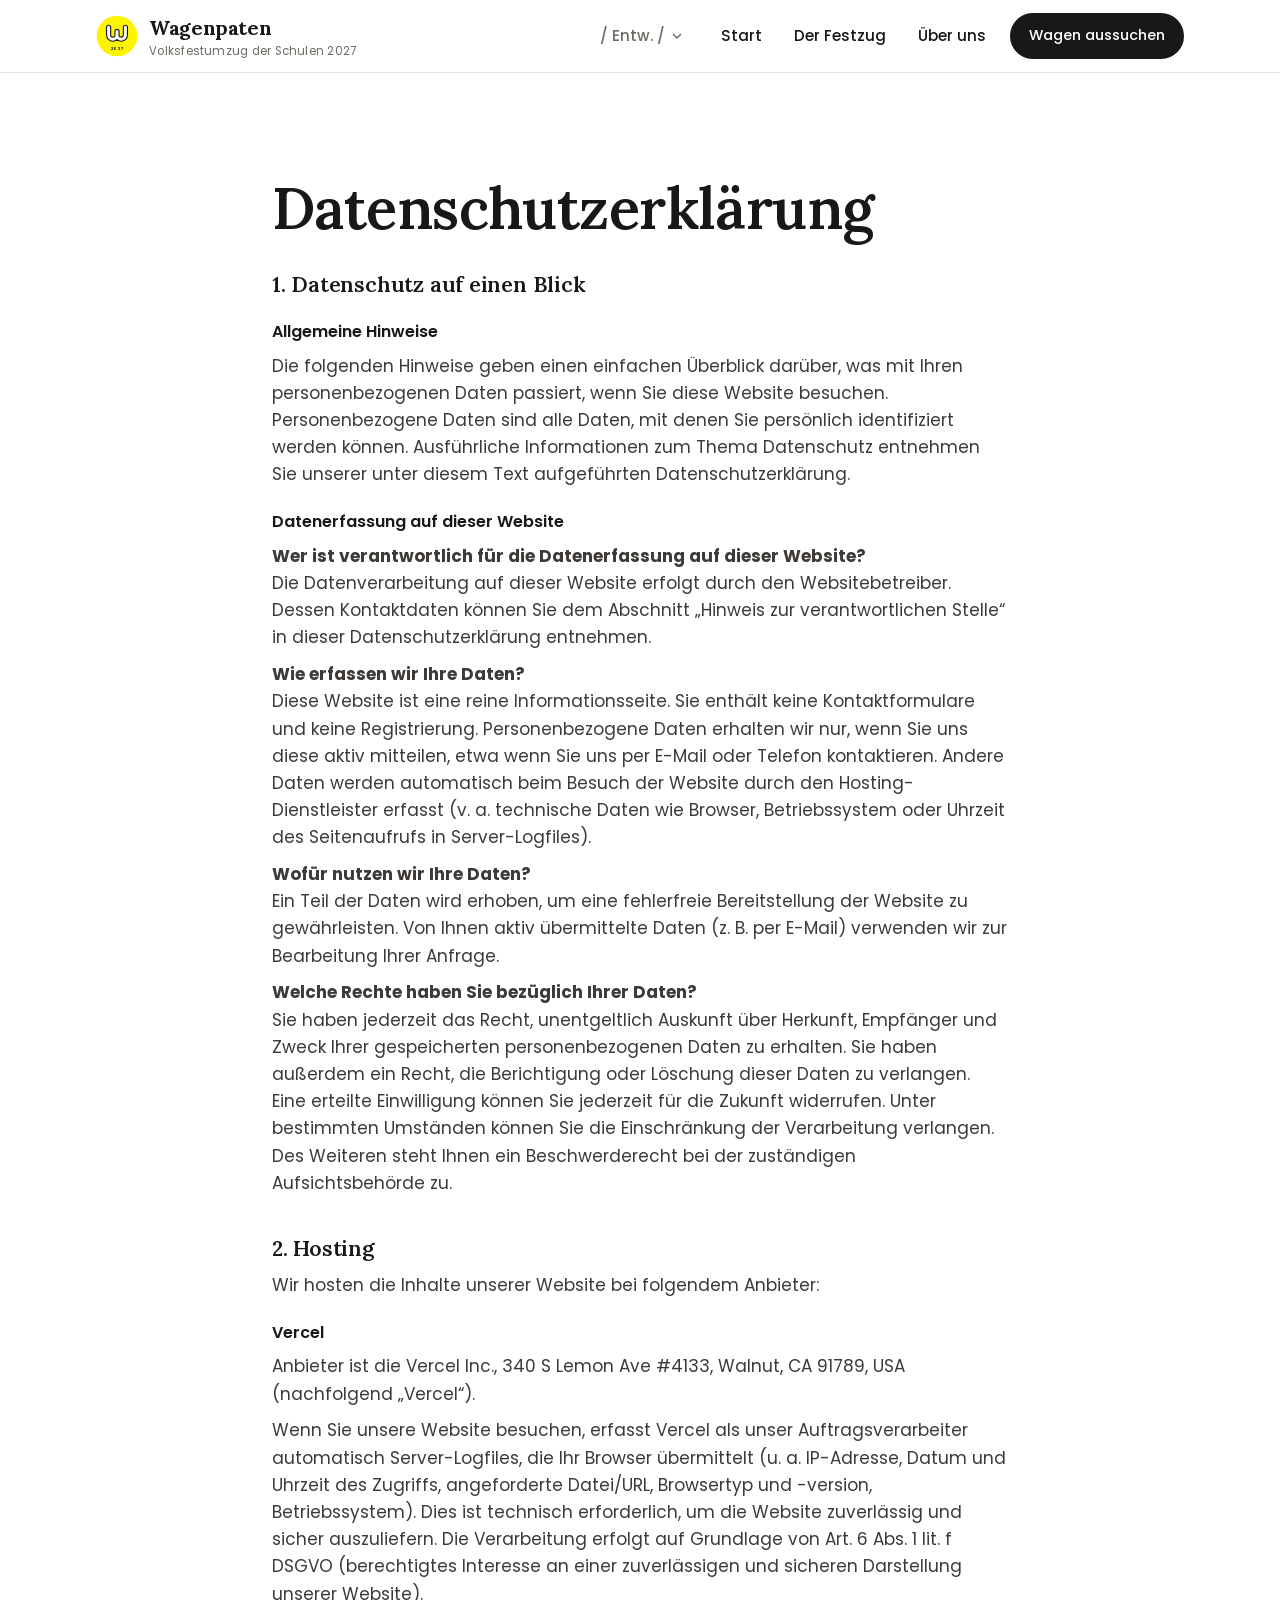
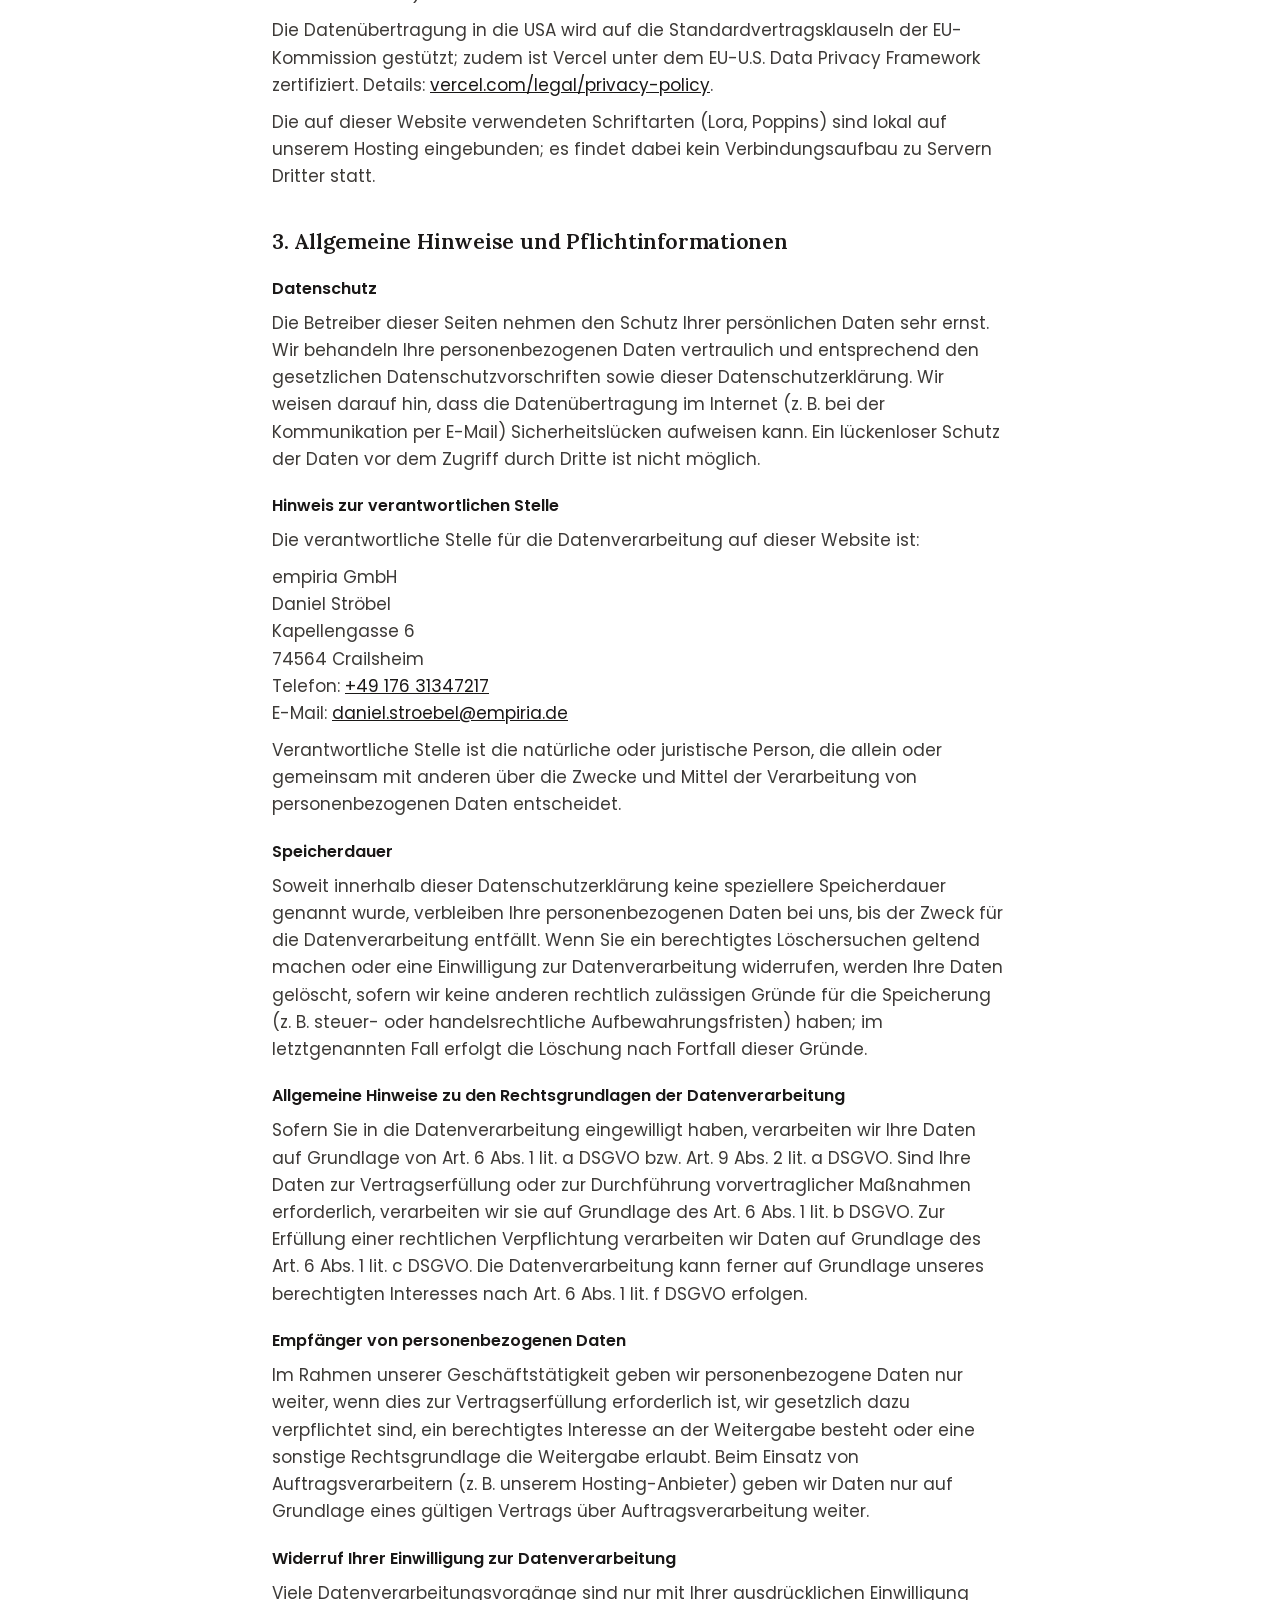
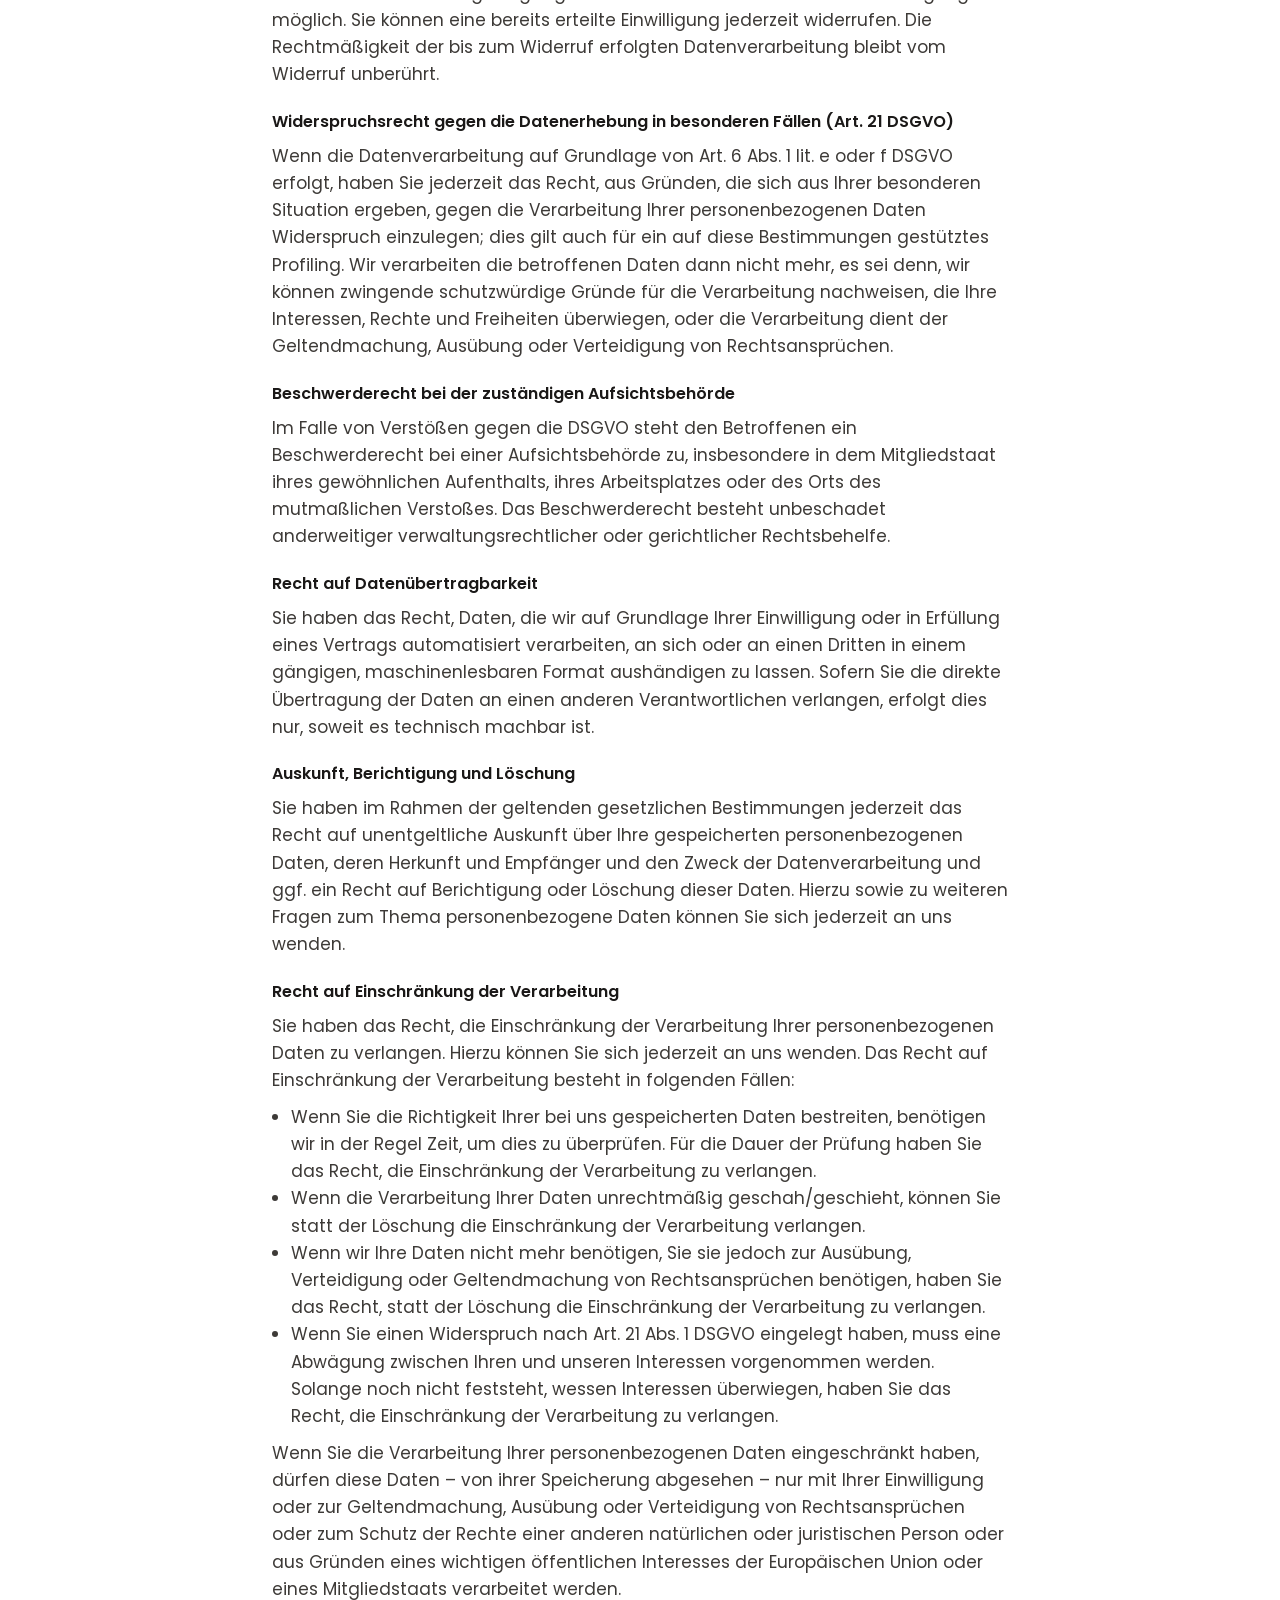
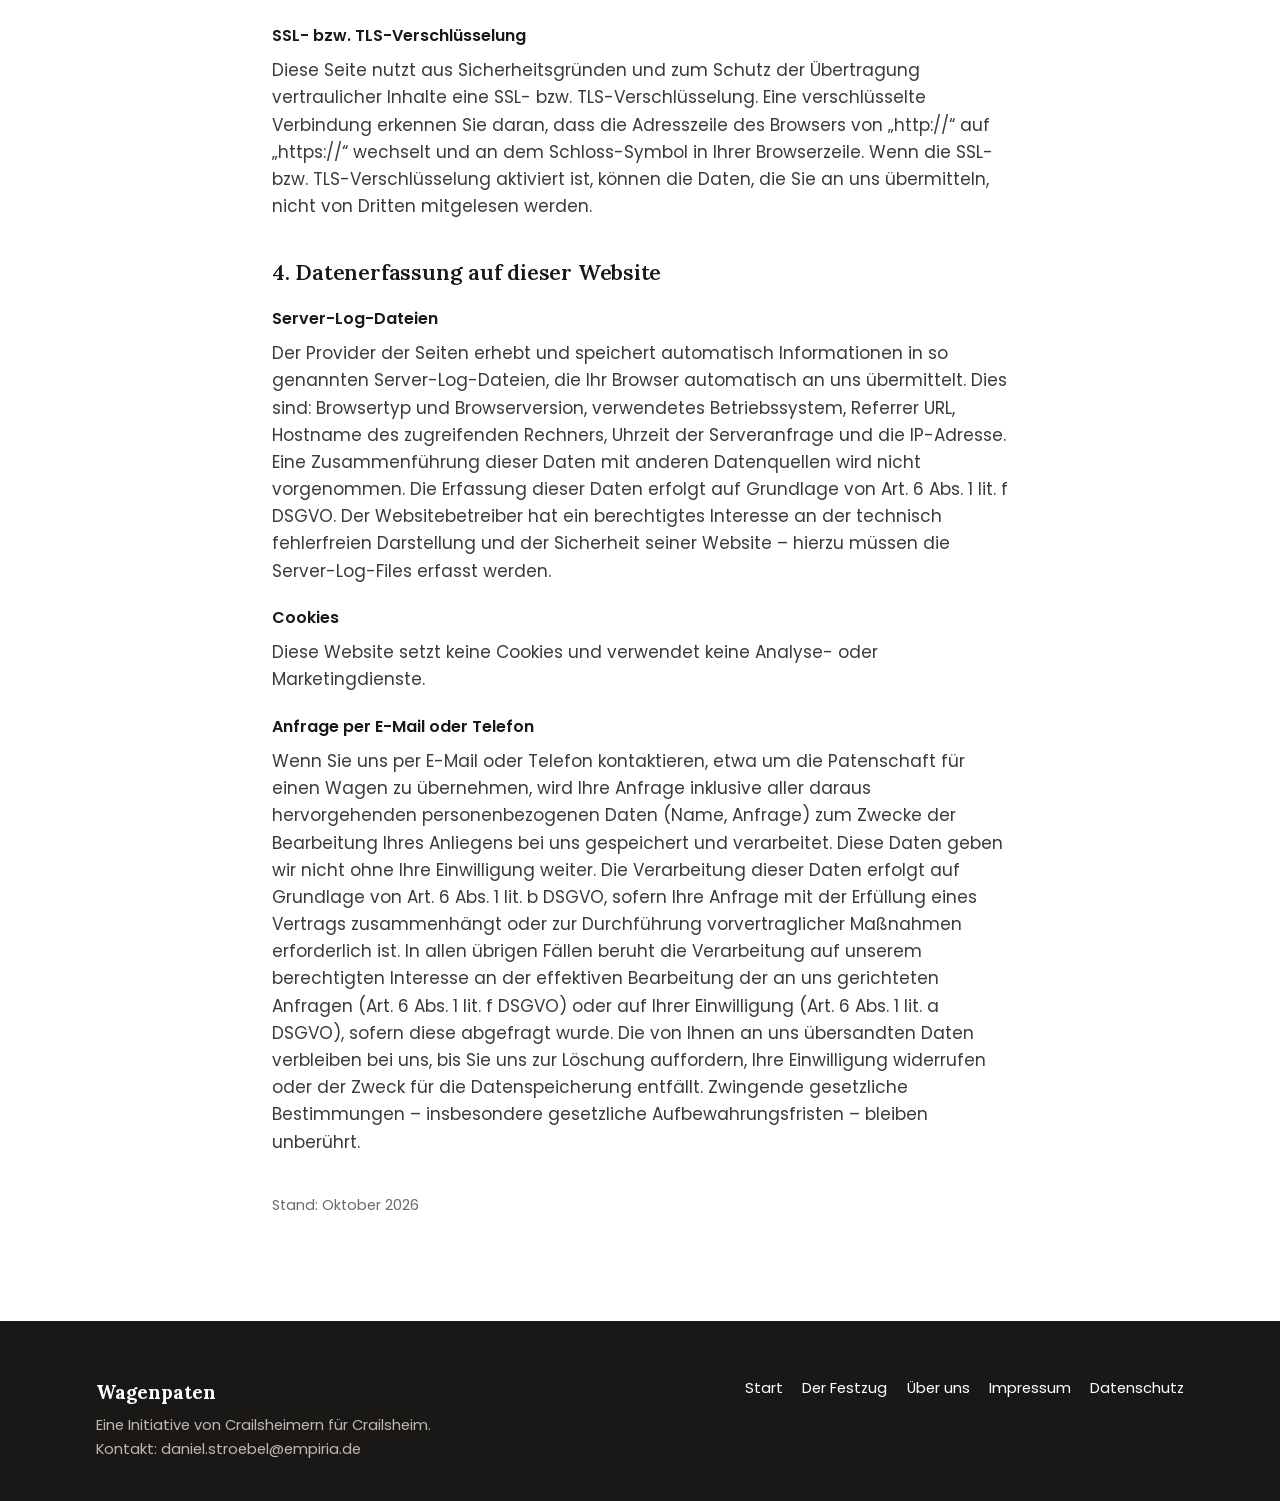
==== commit d6b8548a: "Vorstellung als Startseite (Kopfbereich 1, Variante 2 gelöscht), schwarzer Balken entfernt, „/ Entwi" ====
--- a/datenschutz.html
+++ b/datenschutz.html
@@ -48,13 +48,10 @@
 <symbol id="i-weiter" viewBox="0 0 24 24"><path d="M5 12h14M13 6l6 6-6 6"/></symbol>
 <symbol id="i-regen" viewBox="0 0 24 24"><path d="M7 16.5h10.5a4 4 0 0 0 .6-8 6 6 0 0 0-11.6 1A3.5 3.5 0 0 0 7 16.5z" class="tupfer"/><path d="M7 16.5h10.5a4 4 0 0 0 .6-8 6 6 0 0 0-11.6 1A3.5 3.5 0 0 0 7 16.5z"/><path d="M9 19.5l-.8 2M13 19.5l-.8 2M17 19.5l-.8 2"/></symbol>
 </defs></svg>
-<!-- ENTWICKLUNG:START -->
-<div class="dev"><div class="wrap"><span>Entwurf · nur in der Entwicklungsumgebung sichtbar · Volksfestumzug 2027 (Wagenliste: Stand 2024)</span></div></div>
-<!-- ENTWICKLUNG:END -->
 <header class="kopf"><div class="wrap">
-<a class="marke" href="/"><svg class="marke__zeichen" aria-hidden="true"><use href="#v-horaff"/></svg><span><b>Wagenpaten</b><small>Volksfestumzug der Schulen 2027</small></span></a>
+<a class="marke" href="/start.html"><svg class="marke__zeichen" aria-hidden="true"><use href="#v-horaff"/></svg><span><b>Wagenpaten</b><small>Volksfestumzug der Schulen 2027</small></span></a>
 <div class="stadtlogo" title="Platzhalter – Nutzung des Stadtlogos vor Veröffentlichung mit der Stadt klären"><span>CR</span>Mit freundlicher<br>Unterstützung (Logo Stadt)</div>
-<nav class="nav" aria-label="Seiten"><a href="/">Start</a><a href="/festzug.html">Der Festzug</a><a href="/ueber-uns.html">Über uns</a><a class="knopf" href="/festzug.html">Wagen aussuchen</a></nav></div></header>
+<nav class="nav" aria-label="Seiten"><a href="/start.html">Start</a><a href="/festzug.html">Der Festzug</a><a href="/ueber-uns.html">Über uns</a><a class="knopf" href="/festzug.html">Wagen aussuchen</a></nav></div></header>
 <main>
 <section class="sek recht"><div class="wrap">
 <h1 class="h2">Datenschutz&shy;erklärung</h1>
@@ -129,7 +126,7 @@
 </main>
 <footer class="fuss"><div class="wrap">
 <div><b>Wagenpaten</b><p style="margin-top:.4rem">Eine Initiative von Crailsheimern für Crailsheim.<br>Kontakt: daniel.stroebel@empiria.de</p></div>
-<nav><a href="/">Start</a><a href="/festzug.html">Der Festzug</a><a href="/ueber-uns.html">Über uns</a><a href="/impressum.html">Impressum</a><a href="/datenschutz.html">Datenschutz</a></nav>
+<nav><a href="/start.html">Start</a><a href="/festzug.html">Der Festzug</a><a href="/ueber-uns.html">Über uns</a><a href="/impressum.html">Impressum</a><a href="/datenschutz.html">Datenschutz</a></nav>
 </div></footer>
 <script src="/assets/vofe.js"></script>
 <!-- ENTWICKLUNG:START -->
--- a/assets/vofe.css
+++ b/assets/vofe.css
@@ -122,6 +122,15 @@
 .paten { display: grid; grid-template-columns: repeat(6, minmax(0, 1fr)); gap: .8rem; margin-top: 2.4rem; }
 .paten span { display: grid; place-items: center; aspect-ratio: 3 / 2; border-radius: 12px; border: 1.5px dashed #cfcac3; color: #9b958e; font-size: .8rem; font-weight: 600; text-align: center; padding: .4rem; }
 .paten span.beispiel { border-style: solid; border-color: var(--linie); background: var(--weiss); color: var(--ink); }
+.paten span.logo { padding: 1rem 1.1rem; }
+.paten span.logo > img, .paten span.logo > svg { display: block; max-width: 100%; max-height: 100%; width: auto; height: auto; }
+.paten span.logo > svg { width: 100%; }
+/* optisch gleich groß: breite Logos dürfen die Fläche nutzen, das gestapelte sofort sichtbar bleibt kleiner */
+.paten span.logo { padding: .9rem .7rem; }
+.paten .logo--empiria { width: 74%; }
+.paten .logo--sofort { max-height: 52% !important; }
+.wagen__logo .logo--sofort { max-height: 80% !important; }
+@media (max-width: 560px) { .paten span.logo { padding: .6rem .4rem; } }
 
 /* Aufruf-Band */
 .band { padding: 4.5rem 0; background: var(--gelb); }
@@ -166,6 +175,9 @@
 .wagen__mehr dt { color: var(--grau); }
 .wagen__mehr dd { margin: 0; }
 .wagen__pate { display: flex; align-items: center; gap: .8rem; padding: .9rem 1rem; border-radius: 12px; background: var(--hell); }
+.wagen__pate span.wagen__logo { width: 7.5rem; padding: .45rem .6rem; }
+.wagen__logo > img, .wagen__logo > svg { display: block; max-width: 100%; max-height: 100%; width: auto; height: auto; }
+.wagen__logo > svg { width: 100%; }
 .wagen__pate span { display: grid; place-items: center; width: 3rem; height: 3rem; border-radius: 10px; background: var(--weiss); border: 1px solid var(--linie); font-size: .65rem; font-weight: 700; color: var(--grau); }
 .zug__hinweis { margin-top: 2rem; font-size: .9rem; color: var(--grau); }
 .wagen[hidden] { display: none; }
@@ -177,6 +189,8 @@
 .kopfe { display: grid; gap: 1rem; }
 .person { display: flex; gap: 1.1rem; align-items: center; padding: 1.3rem; border-radius: var(--r); background: var(--hell); }
 .person img, .person__platz { width: 5.2rem; height: 5.2rem; border-radius: 50%; object-fit: cover; flex: none; background: var(--gelb); }
+/* Foto wie auf der Startseite (.vs-person): weißer Rand, leichter Schatten */
+.person img.person__foto { border: 3px solid #fff; background: #fff; box-shadow: 0 12px 28px rgba(26,24,23,.14); }
 .person__platz { display: grid; place-items: center; font-family: var(--head); font-weight: 700; font-size: 1.4rem; }
 .person b { display: block; font-family: var(--head); font-size: 1.25rem; }
 .person small { display: block; margin-top: .2rem; color: var(--grau); font-size: .9rem; }
@@ -300,16 +314,6 @@
   .vs-beide { padding: 1.3rem 1.5rem; }
 }
 
-/* Vorseite: Umschalter Kopfbereich 1/2 (nur Entwurf) und Variante 2 */
-.vs-schalter { display: inline-flex; align-items: center; gap: .35rem; margin-left: auto; }
-.vs-schalter button { width: 1.7rem; height: 1.4rem; border-radius: 6px; border: 1px solid #57524d; background: transparent; color: #cfcac3; font: 600 .75rem var(--text); cursor: pointer; }
-.vs-schalter button[aria-pressed="true"] { background: var(--gelb); border-color: var(--gelb); color: var(--ink); }
-.vs-v[hidden] { display: none; }
-.vs-v__text { margin-top: 1rem; max-width: 40rem; font-size: 1.12rem; color: var(--ink-2); }
-.vs-v__kern { margin-top: 1.4rem; padding-left: 1.2rem; border-left: 4px solid var(--gelb); font-family: var(--head); font-weight: 600; font-size: clamp(1.4rem, 2.4vw, 1.6rem); line-height: 1.24; }
-.vs-v--2 + .vs-v--1 + .knoepfe, .vs-v--2 ~ .knoepfe { margin-top: 2rem; }
-@media (max-width: 560px) { .vs-schalter { margin-left: 0; } }
-@media (max-width: 560px) { .vs-br { display: none; } }
 
 /* Vorseite: Ablauf in vier Schritten (Die Idee) – Linie wie der Festzug */
 .vs-ablauf { position: relative; display: grid; grid-template-columns: repeat(4, minmax(0, 1fr)); gap: 2rem; margin: 3.4rem 0 0; padding: 0; list-style: none; }
--- a/entwicklung/menu.css
+++ b/entwicklung/menu.css
@@ -1,14 +1,24 @@
 /* Entwicklungsmenü – nur Daniels Branch. Farben aus assets/vofe.css. */
 .dev-dd{--grey-50:#6f6a64;--grey-70:#3d3a37;--grey-bg:#f0eee9}
 .dev-dd{position:relative;display:inline-flex;align-items:center;margin-right:auto;margin-left:1rem}
-/* In der schwarzen Entwicklungsleiste: hell, rechtsbündig, Panel nach links aufklappend */
-.dev{position:relative;z-index:30}
-.dev .wrap{align-items:center}
-.dev .dev-dd{margin:0 0 0 auto;flex:0 0 auto}
-.dev .dev-dd-toggle{color:#fff;font-size:12.5px;font-weight:500}
-.dev .dev-dd-toggle:hover,.dev .dev-dd.is-open .dev-dd-toggle{color:#fff400}
-.dev .dev-dd-panel{left:auto;right:-14px;top:calc(100% + 12px);font-size:15px;color:#1a1817}
-.dev .dev-dd-panel::before{top:-14px;height:14px}
+/* In der Kopfzeile vor dem normalen Menü, Schrift wie die Menüpunkte */
+.kopf .marke,.kopf .stadtlogo{flex-shrink:0;white-space:nowrap}
+.kopf .dev-dd{margin:0 0 0 auto;flex:0 0 auto}
+.kopf .dev-dd + .nav{margin-left:0}
+.kopf .dev-dd-toggle{padding:.55rem .5rem;font-size:.95rem;font-weight:500;color:var(--grey-50)}
+/* Platz: die Kopfzeile der Live-Seite bleibt unverändert, das Menü nimmt sich nur, was frei ist */
+.kopf .wrap:has(.dev-dd){gap:1rem}
+.kopf .dev-dd .dev-dd-long{display:none}
+.kopf .dev-dd .dev-dd-short{display:inline}
+@media (min-width:1081px) and (max-width:1300px){.kopf .wrap:has(.dev-dd) .stadtlogo{display:none}}
+@media (max-width:960px){
+.kopf .wrap:has(.dev-dd){flex-wrap:wrap;height:auto;padding-top:.8rem;padding-bottom:.6rem;row-gap:.4rem}
+.kopf .wrap:has(.dev-dd) .nav{margin-left:0;width:100%}
+.kopf .wrap:has(.dev-dd) .nav .knopf{margin-left:auto}
+.kopf .dev-dd-toggle{padding:.4rem 0}
+}
+.kopf .dev-dd-panel{left:auto;right:0;top:calc(100% + 14px);font-size:15px;color:#1a1817}
+.kopf .dev-dd-panel::before{top:-16px;height:16px}
 .dev-dd-toggle{display:inline-flex;align-items:center;gap:.35rem;font-family:inherit;font-size:.95rem;font-weight:400;line-height:1.4;color:var(--grey-50);background:none;border:0;padding:0;cursor:pointer;white-space:nowrap;transition:color .18s ease}
 .dev-dd-toggle:hover,.dev-dd.is-open .dev-dd-toggle{color:var(--ink)}
 .dev-dd-chev{width:12px;height:12px;transition:transform .2s ease}
@@ -43,8 +53,8 @@
 .dev-dd-short{display:none}
 /* ---- Handy: Panel über die volle Breite der Kopfzeile, zweite Ebene eingerückt ---- */
 @media (max-width:900px){
-.dev .dev-dd{position:static}
-.dev .dev-dd-panel{left:12px;right:12px;width:auto;top:100%}
+.kopf .dev-dd{position:static}
+.kopf .dev-dd-panel{left:12px;right:12px;width:auto;top:100%}
 .dev-dd .dev-dd-long{display:none}
 .dev-dd .dev-dd-short{display:inline}
 .dev-dd-panel{left:0;right:0;width:auto;top:calc(100% - 6px)}
@@ -52,4 +62,3 @@
 .dev-dd-flyout-panel{width:auto;padding:0 0 0 12px;margin:2px 0 6px 20px;background:none;border:0;border-left:2px solid var(--grey-bg);border-radius:0;box-shadow:none}
 a.dev-dd-link--parent::after{display:none}
 }
-.dev .vs-schalter + .dev-dd{margin-left:2rem}
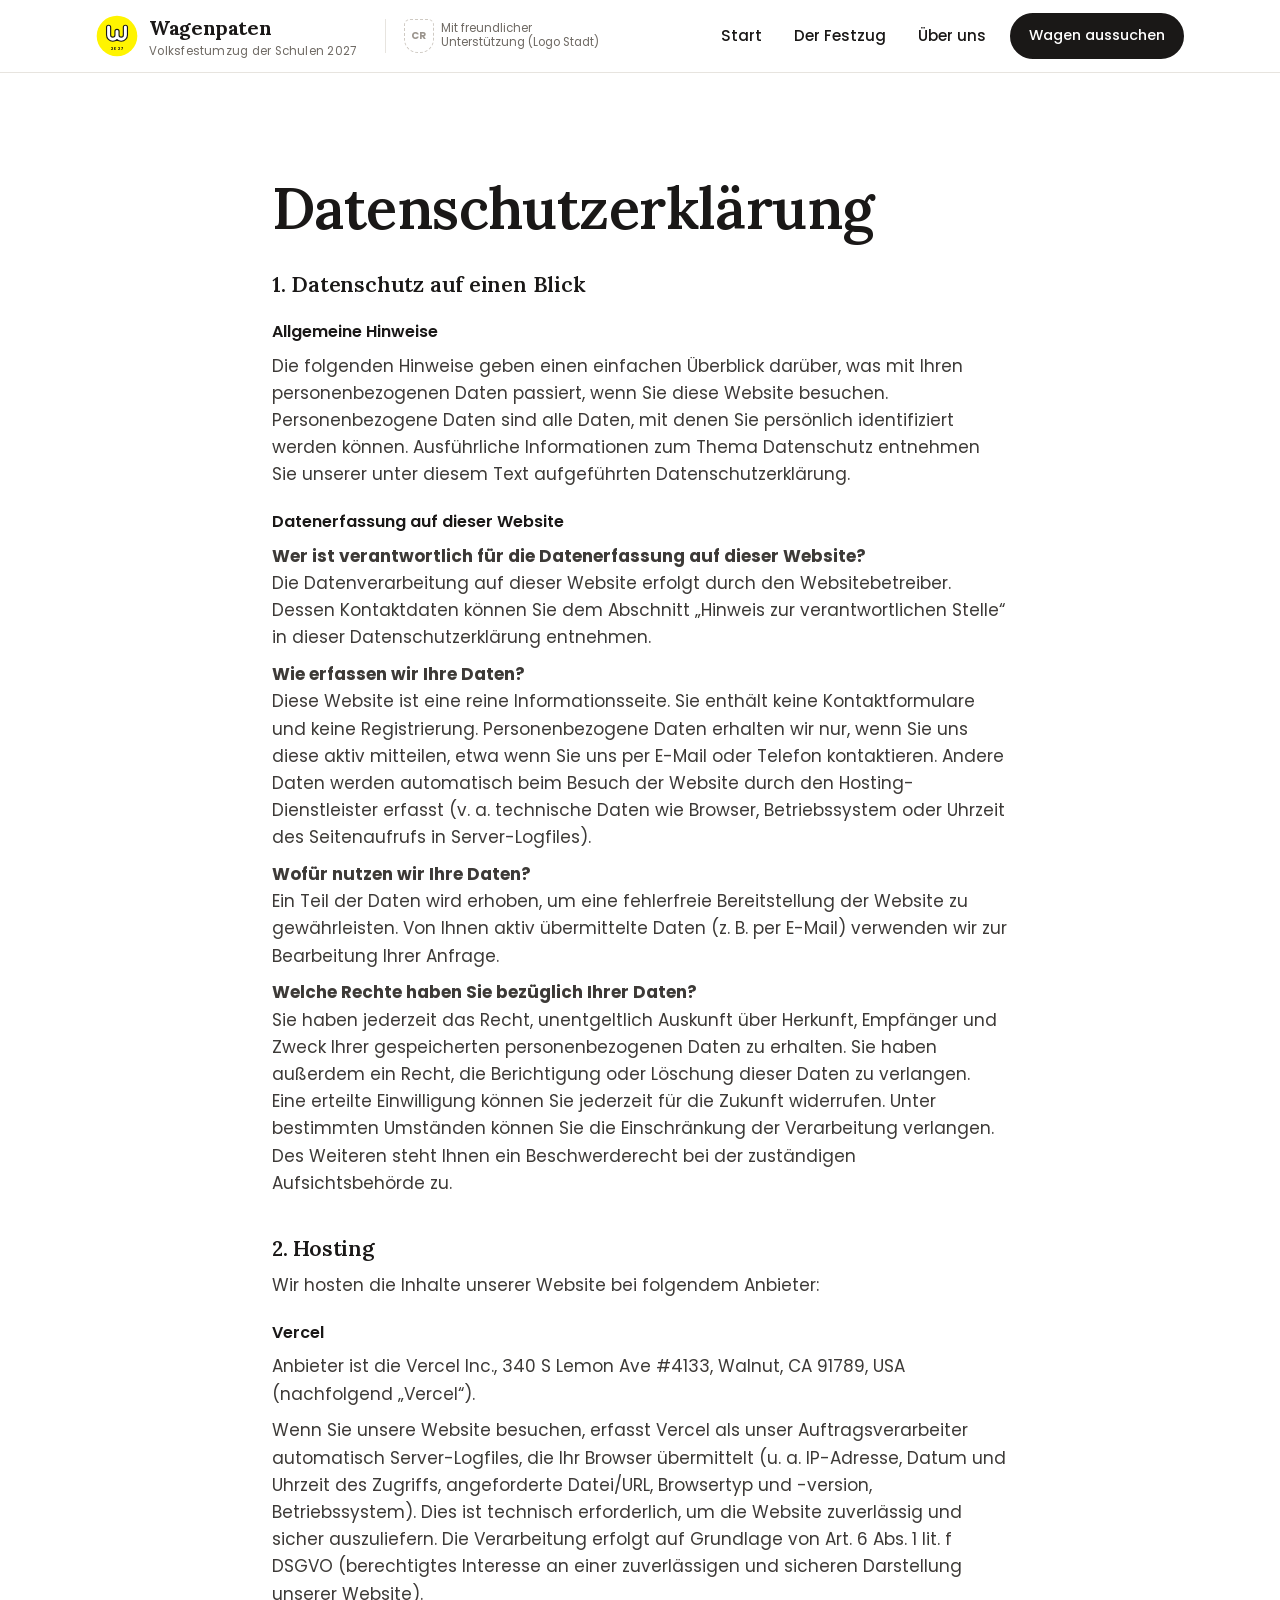
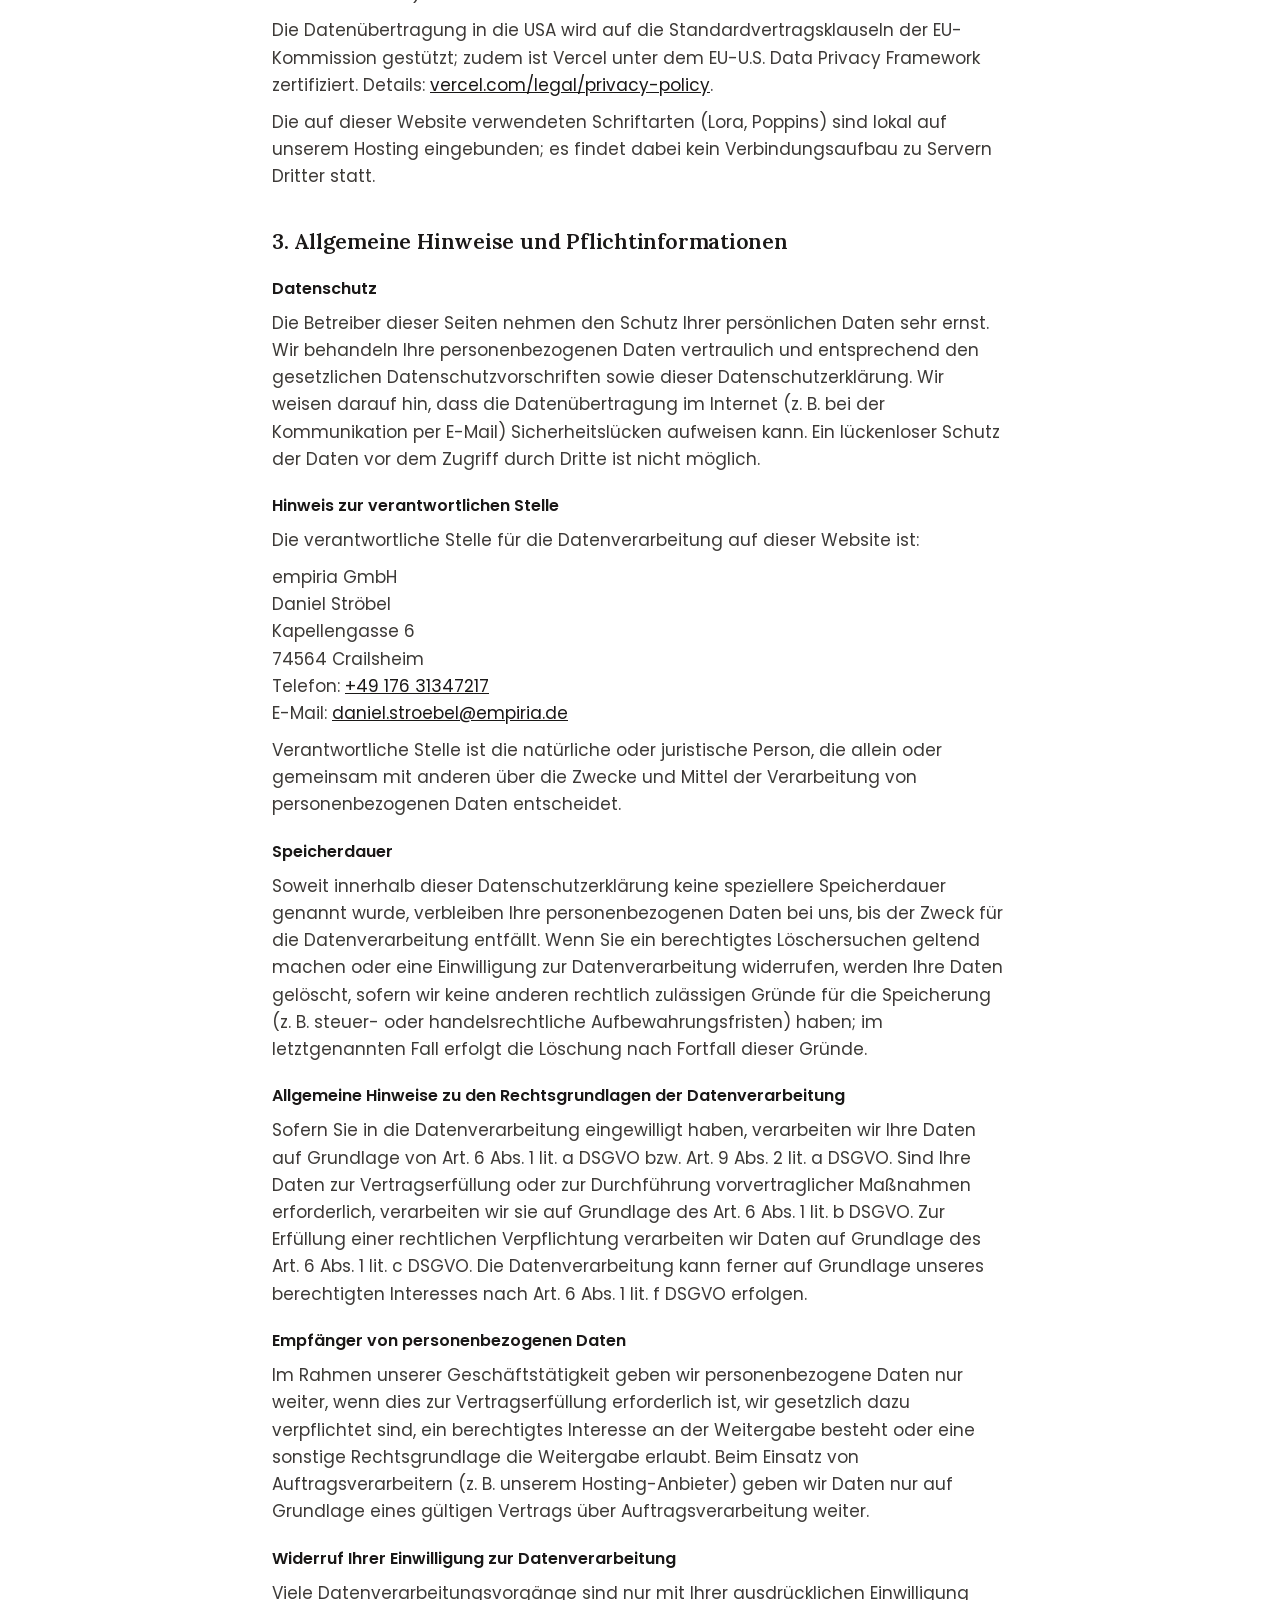
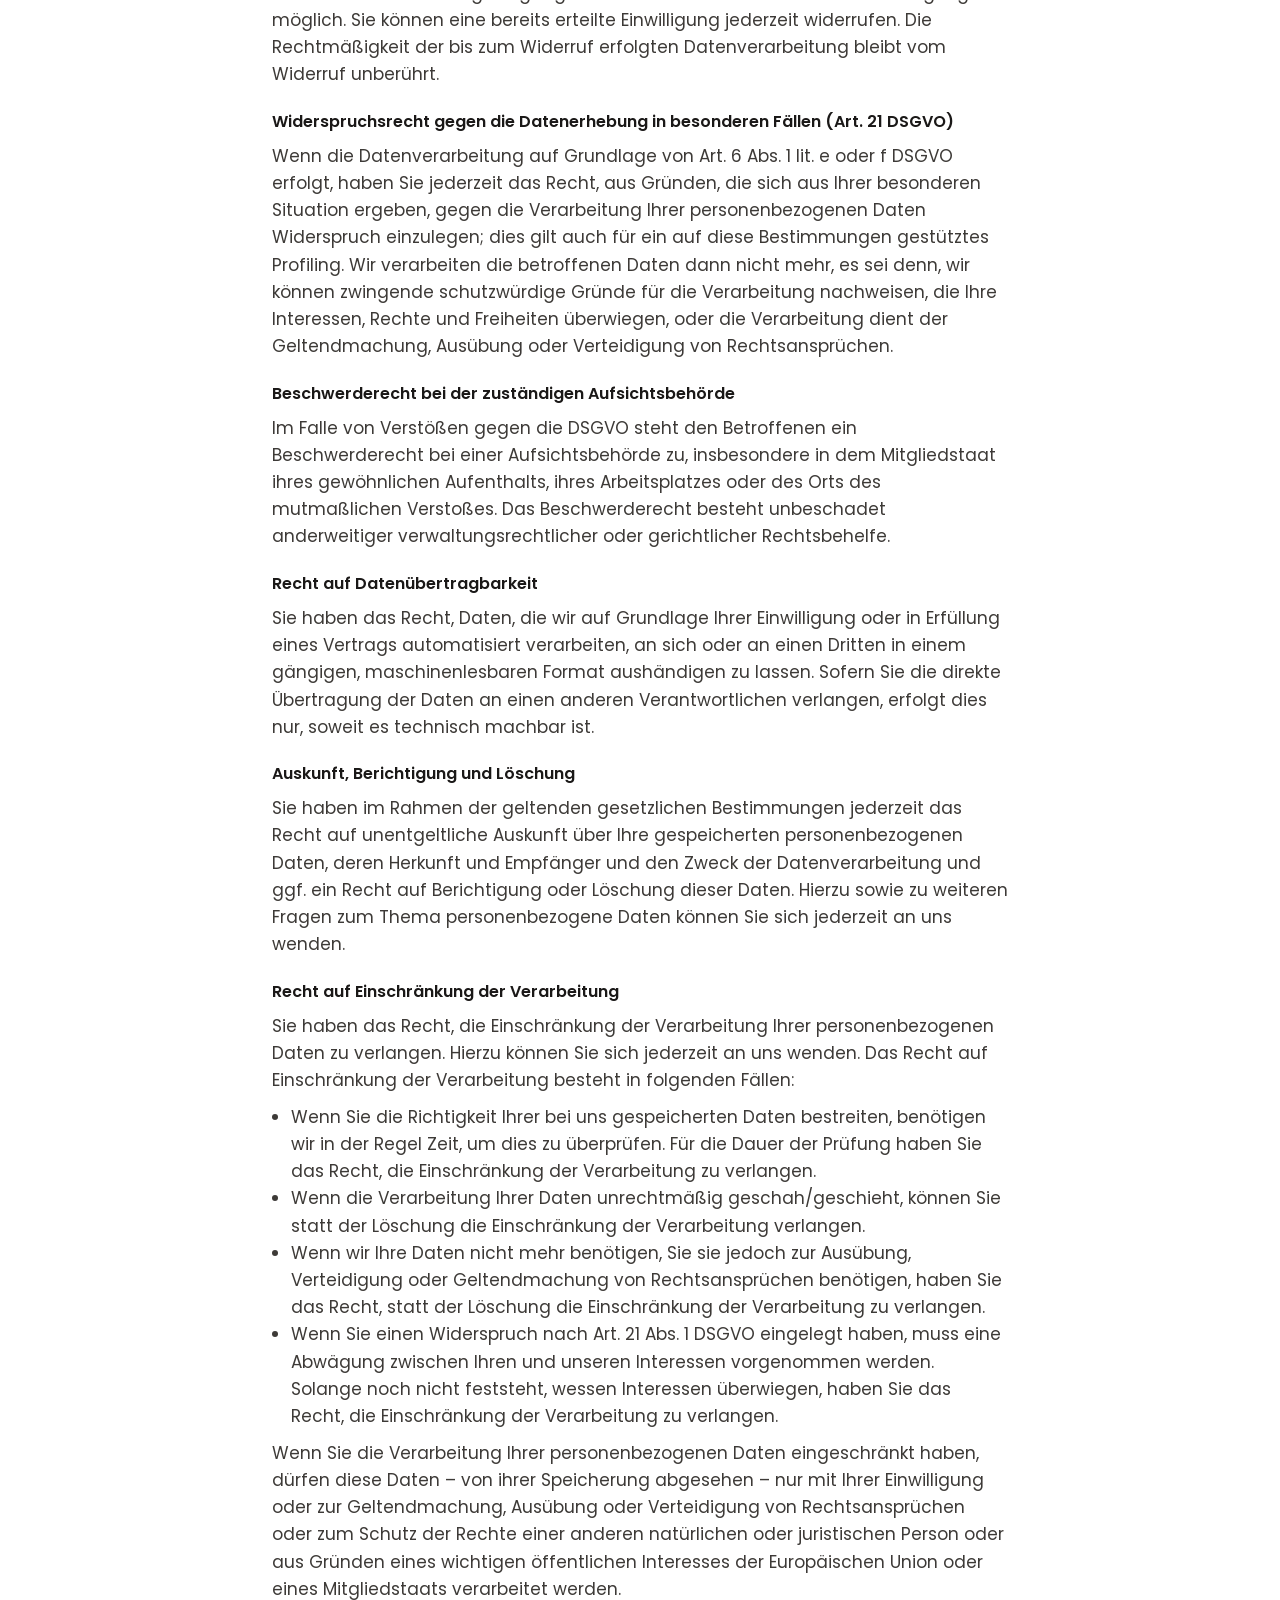
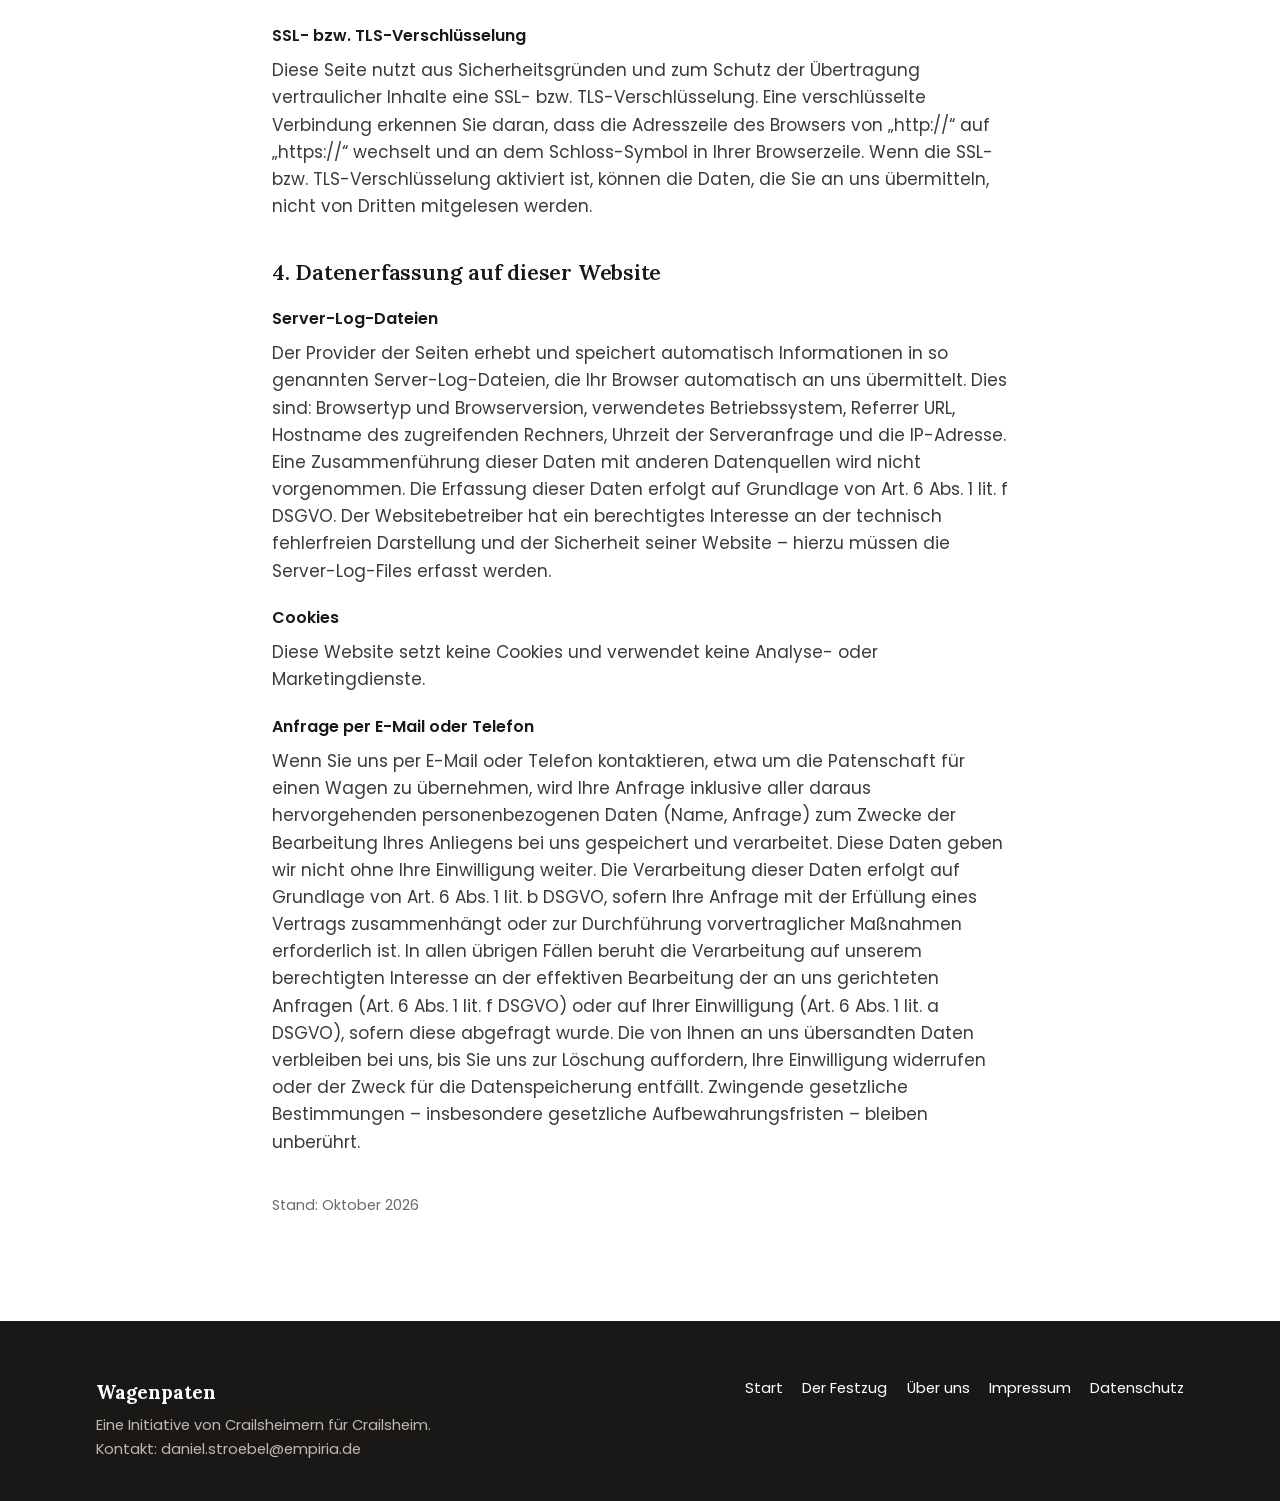
==== commit 5f005e6d: "Live-Stand Wagenpaten: Startseite (Vorstellung), Start, Der Festzug, Über uns, Impressum, Datenschut" ====
--- a/datenschutz.html
+++ b/datenschutz.html
@@ -7,9 +7,6 @@
 <meta name="robots" content="noindex, nofollow">
 <link rel="stylesheet" href="/assets/fonts/fonts.css">
 <link rel="stylesheet" href="/assets/vofe.css">
-<!-- ENTWICKLUNG:START -->
-<link rel="stylesheet" href="/entwicklung/menu.css">
-<!-- ENTWICKLUNG:END -->
 </head>
 <body>
 <svg width="0" height="0" style="position:absolute" aria-hidden="true"><defs>
@@ -129,8 +126,5 @@
 <nav><a href="/start.html">Start</a><a href="/festzug.html">Der Festzug</a><a href="/ueber-uns.html">Über uns</a><a href="/impressum.html">Impressum</a><a href="/datenschutz.html">Datenschutz</a></nav>
 </div></footer>
 <script src="/assets/vofe.js"></script>
-<!-- ENTWICKLUNG:START -->
-<script src="/entwicklung/menu.js"></script>
-<!-- ENTWICKLUNG:END -->
 </body>
 </html>
